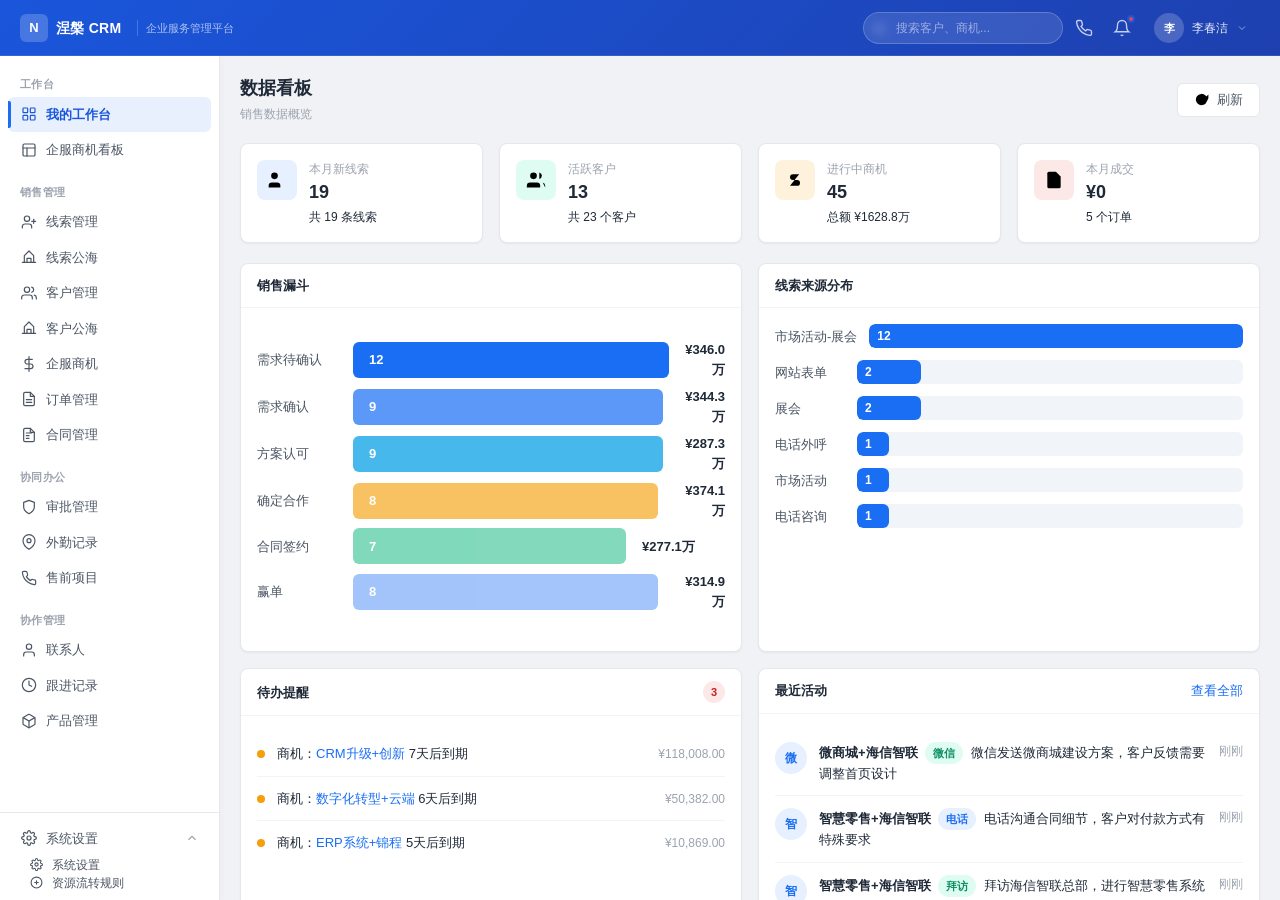
==== index.html @ fa1aa014 "refactor: 企服商机看板移至工作台菜单下，删除数据看板分类" ====
<!DOCTYPE html>
<html lang="zh-CN">
<head>
  <meta charset="UTF-8">
  <meta name="viewport" content="width=device-width, initial-scale=1.0">
  <title>CRM 客户关系管理系统</title>
  <link rel="stylesheet" href="css/variables.css">
  <link rel="stylesheet" href="css/base.css">
  <link rel="stylesheet" href="css/layout.css?v=5">
  <link rel="stylesheet" href="css/components.css?v=15">
  <link rel="stylesheet" href="css/pages.css">
  <link rel="icon" href="data:image/svg+xml,<svg xmlns='http://www.w3.org/2000/svg' viewBox='0 0 100 100'><text y='.9em' font-size='90'>📊</text></svg>">
</head>
<body>
  <div class="app-container">
    <!-- 顶部导航栏 - 深蓝色 -->
    <header class="topbar">
      <div class="topbar-left">
        <button class="btn-sidebar-toggle" id="btn-sidebar-toggle">
          <svg viewBox="0 0 24 24" style="width:18px;height:18px;stroke:currentColor;fill:none;stroke-width:2"><line x1="3" y1="12" x2="21" y2="12"/><line x1="3" y1="6" x2="21" y2="6"/><line x1="3" y1="18" x2="21" y2="18"/></svg>
        </button>
        <div class="topbar-brand">
          <div class="brand-icon">N</div>
          <span class="brand-text">涅槃 CRM</span>
          <span class="brand-sub">企业服务管理平台</span>
        </div>
      </div>
      <div class="topbar-right">
        <div class="topbar-search">
          <svg class="search-icon" viewBox="0 0 24 24" style="stroke:currentColor;fill:none;stroke-width:2"><circle cx="11" cy="11" r="8"/><line x1="21" y1="21" x2="16.65" y2="16.65"/></svg>
          <input type="text" id="global-search" placeholder="搜索客户、商机...">
        </div>
        <button class="topbar-icon-btn" title="电话">
          <svg viewBox="0 0 24 24"><path d="M22 16.92v3a2 2 0 0 1-2.18 2 19.79 19.79 0 0 1-8.63-3.07 19.5 19.5 0 0 1-6-6 19.79 19.79 0 0 1-3.07-8.67A2 2 0 0 1 4.11 2h3a2 2 0 0 1 2 1.72c.127.96.361 1.903.7 2.81a2 2 0 0 1-.45 2.11L8.09 9.91a16 16 0 0 0 6 6l1.27-1.27a2 2 0 0 1 2.11-.45c.907.339 1.85.573 2.81.7A2 2 0 0 1 22 16.92z"/></svg>
        </button>
        <button class="topbar-icon-btn" title="通知" id="btn-notification">
          <svg viewBox="0 0 24 24"><path d="M18 8A6 6 0 0 0 6 8c0 7-3 9-3 9h18s-3-2-3-9"/><path d="M13.73 21a2 2 0 0 1-3.46 0"/></svg>
          <span class="icon-badge"></span>
        </button>
        <div class="topbar-user" id="topbar-user">
          <div class="user-avatar">李</div>
          <span class="user-name">李春洁</span>
          <svg class="user-arrow" viewBox="0 0 24 24"><polyline points="6 9 12 15 18 9"/></svg>
        </div>
      </div>
    </header>

    <!-- 主体区域：侧边栏 + 内容 -->
    <div class="main-area">
      <!-- 侧边栏 - 浅灰白底 -->
      <aside class="sidebar" id="sidebar">
        <nav class="sidebar-nav">
          <div class="sidebar-section">
            <div class="sidebar-section-title">工作台</div>
            <div class="nav-item active" data-route="#/dashboard">
              <span class="nav-icon"><svg viewBox="0 0 24 24"><rect x="3" y="3" width="7" height="7" rx="1"/><rect x="14" y="3" width="7" height="7" rx="1"/><rect x="3" y="14" width="7" height="7" rx="1"/><rect x="14" y="14" width="7" height="7" rx="1"/></svg></span>
              <span>我的工作台</span>
            </div>
            <div class="nav-item" data-route="#/opp-board">
              <span class="nav-icon"><svg viewBox="0 0 24 24"><rect x="3" y="3" width="18" height="18" rx="2"/><line x1="3" y1="9" x2="21" y2="9"/><line x1="9" y1="21" x2="9" y2="9"/></svg></span>
              <span>企服商机看板</span>
            </div>
          </div>

          <div class="sidebar-section">
            <div class="sidebar-section-title">销售管理</div>
            <div class="nav-item" data-route="#/leads">
              <span class="nav-icon"><svg viewBox="0 0 24 24"><path d="M16 21v-2a4 4 0 0 0-4-4H6a4 4 0 0 0-4 4v2"/><circle cx="9" cy="7" r="4"/><line x1="19" y1="8" x2="19" y2="14"/><line x1="22" y1="11" x2="16" y2="11"/></svg></span>
              <span>线索管理</span>
            </div>
            <div class="nav-item" data-route="#/lead-pool">
              <span class="nav-icon"><svg viewBox="0 0 24 24"><path d="M2 20h20"/><path d="M5 20V10l7-7 7 7v10"/><path d="M9 20v-6h6v6"/></svg></span>
              <span>线索公海</span>
            </div>
            <div class="nav-item" data-route="#/customers">
              <span class="nav-icon"><svg viewBox="0 0 24 24"><path d="M17 21v-2a4 4 0 0 0-4-4H5a4 4 0 0 0-4 4v2"/><circle cx="9" cy="7" r="4"/><path d="M23 21v-2a4 4 0 0 0-3-3.87"/><path d="M16 3.13a4 4 0 0 1 0 7.75"/></svg></span>
              <span>客户管理</span>
            </div>
            <div class="nav-item" data-route="#/customer-pool">
              <span class="nav-icon"><svg viewBox="0 0 24 24"><path d="M2 20h20"/><path d="M5 20V10l7-7 7 7v10"/><path d="M9 20v-6h6v6"/></svg></span>
              <span>客户公海</span>
            </div>
            <div class="nav-item" data-route="#/opportunities">
              <span class="nav-icon"><svg viewBox="0 0 24 24"><line x1="12" y1="1" x2="12" y2="23"/><path d="M17 5H9.5a3.5 3.5 0 0 0 0 7h5a3.5 3.5 0 0 1 0 7H6"/></svg></span>
              <span>企服商机</span>
            </div>
            <div class="nav-item" data-route="#/orders">
              <span class="nav-icon"><svg viewBox="0 0 24 24"><path d="M14 2H6a2 2 0 0 0-2 2v16a2 2 0 0 0 2 2h12a2 2 0 0 0 2-2V8z"/><polyline points="14 2 14 8 20 8"/><line x1="16" y1="13" x2="8" y2="13"/><line x1="16" y1="17" x2="8" y2="17"/></svg></span>
              <span>订单管理</span>
            </div>
            <div class="nav-item" data-route="#/contracts">
              <span class="nav-icon"><svg viewBox="0 0 24 24"><path d="M14 2H6a2 2 0 0 0-2 2v16a2 2 0 0 0 2 2h12a2 2 0 0 0 2-2V8z"/><polyline points="14 2 14 8 20 8"/><line x1="12" y1="13" x2="8" y2="13"/><line x1="12" y1="17" x2="8" y2="17"/><line x1="16" y1="9" x2="8" y2="9"/></svg></span>
              <span>合同管理</span>
            </div>
          </div>

          <div class="sidebar-section">
            <div class="sidebar-section-title">协同办公</div>
            <div class="nav-item" data-route="#/approvals">
              <span class="nav-icon"><svg viewBox="0 0 24 24"><path d="M12 22s8-4 8-10V5l-8-3-8 3v7c0 6 8 10 8 10z"/></svg></span>
              <span>审批管理</span>
            </div>
            <div class="nav-item" data-route="#/field-visits">
              <span class="nav-icon"><svg viewBox="0 0 24 24"><path d="M21 10c0 7-9 13-9 13s-9-6-9-13a9 9 0 0 1 18 0z"/><circle cx="12" cy="10" r="3"/></svg></span>
              <span>外勤记录</span>
            </div>
            <div class="nav-item" data-route="#/pre-sales">
              <span class="nav-icon"><svg viewBox="0 0 24 24"><path d="M22 16.92v3a2 2 0 0 1-2.18 2 19.79 19.79 0 0 1-8.63-3.07 19.5 19.5 0 0 1-6-6 19.79 19.79 0 0 1-3.07-8.67A2 2 0 0 1 4.11 2h3a2 2 0 0 1 2 1.72c.127.96.361 1.903.7 2.81a2 2 0 0 1-.45 2.11L8.09 9.91a16 16 0 0 0 6 6l1.27-1.27a2 2 0 0 1 2.11-.45c.907.339 1.85.573 2.81.7A2 2 0 0 1 22 16.92z"/></svg></span>
              <span>售前项目</span>
            </div>
          </div>

          <div class="sidebar-section">
            <div class="sidebar-section-title">协作管理</div>
            <div class="nav-item" data-route="#/contacts">
              <span class="nav-icon"><svg viewBox="0 0 24 24"><path d="M20 21v-2a4 4 0 0 0-4-4H8a4 4 0 0 0-4 4v2"/><circle cx="12" cy="7" r="4"/></svg></span>
              <span>联系人</span>
            </div>
            <div class="nav-item" data-route="#/followups">
              <span class="nav-icon"><svg viewBox="0 0 24 24"><circle cx="12" cy="12" r="10"/><polyline points="12 6 12 12 16 14"/></svg></span>
              <span>跟进记录</span>
            </div>
            <div class="nav-item" data-route="#/products">
              <span class="nav-icon"><svg viewBox="0 0 24 24"><path d="M21 16V8a2 2 0 0 0-1-1.73l-7-4a2 2 0 0 0-2 0l-7 4A2 2 0 0 0 3 8v8a2 2 0 0 0 1 1.73l7 4a2 2 0 0 0 2 0l7-4A2 2 0 0 0 21 16z"/><polyline points="3.27 6.96 12 12.01 20.73 6.96"/><line x1="12" y1="22.08" x2="12" y2="12"/></svg></span>
              <span>产品管理</span>
            </div>
          </div>
        </nav>

        <div class="sidebar-footer">
          <div class="nav-group expanded">
            <div class="nav-item nav-group-toggle">
              <span class="nav-icon"><svg viewBox="0 0 24 24"><circle cx="12" cy="12" r="3"/><path d="M19.4 15a1.65 1.65 0 0 0 .33 1.82l.06.06a2 2 0 0 1 0 2.83 2 2 0 0 1-2.83 0l-.06-.06a1.65 1.65 0 0 0-1.82-.33 1.65 1.65 0 0 0-1 1.51V21a2 2 0 0 1-2 2 2 2 0 0 1-2-2v-.09A1.65 1.65 0 0 0 9 19.4a1.65 1.65 0 0 0-1.82.33l-.06.06a2 2 0 0 1-2.83 0 2 2 0 0 1 0-2.83l.06-.06A1.65 1.65 0 0 0 4.68 15a1.65 1.65 0 0 0-1.51-1H3a2 2 0 0 1-2-2 2 2 0 0 1 2-2h.09A1.65 1.65 0 0 0 4.6 9a1.65 1.65 0 0 0-.33-1.82l-.06-.06a2 2 0 0 1 0-2.83 2 2 0 0 1 2.83 0l.06.06A1.65 1.65 0 0 0 9 4.68a1.65 1.65 0 0 0 1-1.51V3a2 2 0 0 1 2-2 2 2 0 0 1 2 2v.09a1.65 1.65 0 0 0 1 1.51 1.65 1.65 0 0 0 1.82-.33l.06-.06a2 2 0 0 1 2.83 0 2 2 0 0 1 0 2.83l-.06.06A1.65 1.65 0 0 0 19.4 9a1.65 1.65 0 0 0 1.51 1H21a2 2 0 0 1 2 2 2 2 0 0 1-2 2h-.09a1.65 1.65 0 0 0-1.51 1z"/></svg></span>
              <span>系统设置</span>
              <span class="nav-group-arrow"><svg viewBox="0 0 24 24" width="14" height="14" stroke="currentColor" fill="none" stroke-width="2"><polyline points="6 9 12 15 18 9"/></svg></span>
            </div>
            <div class="nav-sub-items">
              <div class="nav-sub-item" data-route="#/settings">
                <span class="nav-icon"><svg viewBox="0 0 24 24" width="14" height="14" stroke="currentColor" fill="none" stroke-width="2"><circle cx="12" cy="12" r="3"/><path d="M19.4 15a1.65 1.65 0 0 0 .33 1.82l.06.06a2 2 0 0 1 0 2.83 2 2 0 0 1-2.83 0l-.06-.06a1.65 1.65 0 0 0-1.82-.33 1.65 1.65 0 0 0-1 1.51V21a2 2 0 0 1-2 2 2 2 0 0 1-2-2v-.09A1.65 1.65 0 0 0 9 19.4a1.65 1.65 0 0 0-1.82.33l-.06.06a2 2 0 0 1-2.83 0 2 2 0 0 1 0-2.83l.06-.06A1.65 1.65 0 0 0 4.68 15a1.65 1.65 0 0 0-1.51-1H3a2 2 0 0 1-2-2 2 2 0 0 1 2-2h.09A1.65 1.65 0 0 0 4.6 9a1.65 1.65 0 0 0-.33-1.82l-.06-.06a2 2 0 0 1 0-2.83 2 2 0 0 1 2.83 0l.06.06A1.65 1.65 0 0 0 9 4.68a1.65 1.65 0 0 0 1-1.51V3a2 2 0 0 1 2-2 2 2 0 0 1 2 2v.09a1.65 1.65 0 0 0 1 1.51 1.65 1.65 0 0 0 1.82-.33l.06-.06a2 2 0 0 1 2.83 0 2 2 0 0 1 0 2.83l-.06.06A1.65 1.65 0 0 0 19.4 9a1.65 1.65 0 0 0 1.51 1H21a2 2 0 0 1 2 2 2 2 0 0 1-2 2h-.09a1.65 1.65 0 0 0-1.51 1z"/></svg></span>
                <span>系统设置</span>
              </div>
              <div class="nav-sub-item" data-route="#/rules">
                <span class="nav-icon"><svg viewBox="0 0 24 24" width="14" height="14" stroke="currentColor" fill="none" stroke-width="2"><circle cx="12" cy="12" r="10"/><path d="M12 8v8"/><path d="M8 12h8"/></svg></span>
                <span>资源流转规则</span>
              </div>
            </div>
          </div>
        </div>
      </aside>

      <!-- 移动端遮罩 -->
      <div class="sidebar-overlay" id="sidebar-overlay"></div>

      <!-- 内容区 -->
      <div class="content-wrapper">
        <div class="content-area" id="app-content">
          <!-- 内容由路由动态渲染 -->
          <div style="display:flex;align-items:center;justify-content:center;height:100%">
            <div class="spinner" style="width:32px;height:32px;border-width:3px"></div>
          </div>
        </div>
      </div>
    </div>
  </div>

  <!-- JS 加载顺序 -->
  <script src="js/events.js?v=2"></script>
  <script src="js/utils/helpers.js?v=2"></script>
  <script src="js/store.js?v=4"></script>
  <script src="js/router.js?v=2"></script>
  <script src="js/ui.js?v=3"></script>
  <script src="js/components.js?v=5"></script>
  <script src="js/modules/dashboard.js?v=2"></script>
  <script src="js/modules/oppBoard.js?v=1"></script>
  <script src="js/modules/products.js?v=3"></script>
  <script src="js/modules/leads.js?v=4"></script>
  <script src="js/modules/customers.js?v=44"></script>
  <script src="js/modules/contacts.js?v=4"></script>
  <script src="js/modules/opportunities.js?v=35"></script>
  <script src="js/modules/leadPool.js?v=2"></script>
  <script src="js/modules/customerPool.js?v=4"></script>
  <script src="js/modules/orders.js?v=9"></script>
  <script src="js/modules/contracts.js?v=6"></script>
  <script src="js/modules/rules.js?v=2"></script>
  <script src="js/modules/followups.js?v=11"></script>
  <script src="js/modules/approvals.js?v=10"></script>
  <script src="js/modules/fieldVisits.js?v=1"></script>
  <script src="js/modules/preSales.js?v=36"></script>
  <script src="js/utils/seed.js?v=29"></script>
  <script src="js/app.js?v=14"></script>
</body>
</html>
---- css/variables.css ----
/* ============================================
   CRM 系统 - 设计令牌 (Design Tokens)
   涅槃 CRM 企业级蓝白灰配色方案
   ============================================ */

:root {
  /* === 主色调 - 企业蓝 === */
  --primary-h: 217;
  --primary-s: 91%;
  --primary-l: 53%;
  --primary: hsl(var(--primary-h), var(--primary-s), var(--primary-l));
  --primary-light: hsl(217, 91%, 62%);
  --primary-lighter: hsl(217, 91%, 95%);
  --primary-dark: hsl(217, 91%, 42%);
  --primary-fg: #fff;

  /* === 语义色 === */
  --success: hsl(160, 84%, 39%);
  --success-light: hsl(160, 84%, 93%);
  --success-fg: #fff;

  --warning: hsl(38, 92%, 50%);
  --warning-light: hsl(38, 92%, 93%);
  --warning-fg: #fff;

  --danger: hsl(0, 84%, 60%);
  --danger-light: hsl(0, 84%, 95%);
  --danger-fg: #fff;

  --info: hsl(199, 89%, 48%);
  --info-light: hsl(199, 89%, 93%);

  /* === 中性色 === */
  --gray-50: #f8fafc;
  --gray-100: #f1f5f9;
  --gray-200: #e8eaed;
  --gray-300: #d1d5db;
  --gray-400: #9ca3af;
  --gray-500: #6b7280;
  --gray-600: #4b5563;
  --gray-700: #374151;
  --gray-800: #1f2937;
  --gray-900: #111827;

  /* === 背景色 === */
  --bg-body: #f0f2f5;
  --bg-card: #ffffff;
  --bg-sidebar: #ffffff;
  --bg-sidebar-hover: #f0f5ff;
  --bg-sidebar-active: #e8f0fe;
  --bg-topbar: #1a56db;
  --bg-topbar-gradient: linear-gradient(135deg, #1a56db 0%, #1e40af 100%);
  --bg-overlay: rgba(0, 0, 0, 0.45);

  /* === 文字色 === */
  --text-primary: #1f2937;
  --text-secondary: #4b5563;
  --text-muted: #9ca3af;
  --text-sidebar: #4b5563;
  --text-sidebar-active: #1a56db;

  /* === 边框 === */
  --border-color: #e5e7eb;
  --border-light: #f3f4f6;

  /* === 阴影 === */
  --shadow-xs: 0 1px 2px rgba(0, 0, 0, 0.05);
  --shadow-sm: 0 1px 3px rgba(0, 0, 0, 0.1), 0 1px 2px rgba(0, 0, 0, 0.06);
  --shadow-md: 0 4px 6px -1px rgba(0, 0, 0, 0.1), 0 2px 4px -2px rgba(0, 0, 0, 0.1);
  --shadow-lg: 0 10px 15px -3px rgba(0, 0, 0, 0.1), 0 4px 6px -4px rgba(0, 0, 0, 0.1);
  --shadow-xl: 0 20px 25px -5px rgba(0, 0, 0, 0.1), 0 8px 10px -6px rgba(0, 0, 0, 0.1);

  /* === 圆角 === */
  --radius-sm: 4px;
  --radius-md: 6px;
  --radius-lg: 8px;
  --radius-xl: 12px;
  --radius-full: 9999px;
  --radius-btn: 6px;

  /* === 间距比例 === */
  --space-1: 4px;
  --space-2: 8px;
  --space-3: 12px;
  --space-4: 16px;
  --space-5: 20px;
  --space-6: 24px;
  --space-8: 32px;
  --space-10: 40px;
  --space-12: 48px;
  --space-16: 64px;

  /* === 布局 === */
  --sidebar-width: 220px;
  --sidebar-collapsed-width: 64px;
  --topbar-height: 56px;

  /* === 字体 === */
  --font-sans: -apple-system, BlinkMacSystemFont, 'Segoe UI', Roboto, 'Helvetica Neue', Arial, 'Noto Sans SC', sans-serif;
  --font-mono: 'SF Mono', SFMono-Regular, Consolas, 'Liberation Mono', Menlo, monospace;

  /* === 字号 === */
  --text-xs: 12px;
  --text-sm: 13px;
  --text-base: 14px;
  --text-lg: 16px;
  --text-xl: 18px;
  --text-2xl: 22px;
  --text-3xl: 28px;

  /* === 过渡 - 丝滑交互 === */
  --transition-fast: 0.15s cubic-bezier(0.4, 0, 0.2, 1);
  --transition-base: 0.25s cubic-bezier(0.4, 0, 0.2, 1);
  --transition-slow: 0.35s cubic-bezier(0.4, 0, 0.2, 1);
  --transition-spring: 0.5s cubic-bezier(0.34, 1.56, 0.64, 1);

  /* === Z-Index === */
  --z-sidebar: 100;
  --z-topbar: 90;
  --z-modal: 1000;
  --z-toast: 1100;
  --z-tooltip: 1200;

  /* === 链接紫 === */
  --link-purple: #6366f1;
  --link-purple-hover: #4f46e5;
}
---- css/base.css ----
/* ============================================
   CRM 系统 - 全局基础样式
   ============================================ */

*, *::before, *::after {
  box-sizing: border-box;
  margin: 0;
  padding: 0;
}

html {
  font-size: var(--text-base);
  -webkit-font-smoothing: antialiased;
  -moz-osx-font-smoothing: grayscale;
  text-rendering: optimizeLegibility;
}

body {
  font-family: var(--font-sans);
  color: var(--text-primary);
  background: var(--bg-body);
  line-height: 1.5;
  overflow: hidden;
  height: 100vh;
}

a {
  color: var(--primary);
  text-decoration: none;
  transition: color var(--transition-fast);
}
a:hover { color: var(--primary-dark); }

img, svg { display: block; max-width: 100%; }

button, input, select, textarea {
  font-family: inherit;
  font-size: inherit;
  color: inherit;
  outline: none;
}

button {
  cursor: pointer;
  border: none;
  background: none;
}

table {
  border-collapse: collapse;
  width: 100%;
}

/* 滚动条 */
::-webkit-scrollbar { width: 6px; height: 6px; }
::-webkit-scrollbar-track { background: transparent; }
::-webkit-scrollbar-thumb {
  background: var(--gray-300);
  border-radius: var(--radius-full);
}
::-webkit-scrollbar-thumb:hover { background: var(--gray-400); }

/* 选中色 */
::selection {
  background: var(--primary-lighter);
  color: var(--primary-dark);
}

/* 通用动画 - 丝滑交互 */
@keyframes fadeIn {
  from { opacity: 0; }
  to { opacity: 1; }
}

@keyframes slideUp {
  from { opacity: 0; transform: translateY(12px); }
  to { opacity: 1; transform: translateY(0); }
}

@keyframes slideDown {
  from { opacity: 0; transform: translateY(-12px); }
  to { opacity: 1; transform: translateY(0); }
}

@keyframes scaleIn {
  from { opacity: 0; transform: scale(0.96); }
  to { opacity: 1; transform: scale(1); }
}

@keyframes spin {
  to { transform: rotate(360deg); }
}

@keyframes slideInRight {
  from { opacity: 0; transform: translateX(20px); }
  to { opacity: 1; transform: translateX(0); }
}

@keyframes pulse {
  0%, 100% { opacity: 1; }
  50% { opacity: 0.6; }
}

@keyframes shimmer {
  0% { background-position: -200% 0; }
  100% { background-position: 200% 0; }
}

@keyframes float {
  0%, 100% { transform: translateY(0); }
  50% { transform: translateY(-4px); }
}

.animate-fade-in { animation: fadeIn var(--transition-base); }
.animate-slide-up { animation: slideUp 0.4s cubic-bezier(0.4, 0, 0.2, 1); }
.animate-scale-in { animation: scaleIn 0.3s cubic-bezier(0.4, 0, 0.2, 1); }

/* 内容区切换动画 */
.content-area > * {
  animation: slideUp 0.3s cubic-bezier(0.4, 0, 0.2, 1);
}

/* 卡片内子元素错位动画 */
.stagger-children > *:nth-child(1) { animation-delay: 0ms; }
.stagger-children > *:nth-child(2) { animation-delay: 50ms; }
.stagger-children > *:nth-child(3) { animation-delay: 100ms; }
.stagger-children > *:nth-child(4) { animation-delay: 150ms; }
.stagger-children > *:nth-child(5) { animation-delay: 200ms; }
.stagger-children > *:nth-child(6) { animation-delay: 250ms; }

/* 骨架屏加载动画 */
.skeleton {
  background: linear-gradient(90deg, var(--gray-100) 25%, var(--gray-50) 50%, var(--gray-100) 75%);
  background-size: 200% 100%;
  animation: shimmer 1.5s infinite;
  border-radius: var(--radius-md);
}

/* 表格行入场动画 */
@keyframes tableRowIn {
  from { opacity: 0; transform: translateY(8px); }
  to { opacity: 1; transform: translateY(0); }
}

.data-table tbody tr {
  animation: tableRowIn 0.3s cubic-bezier(0.4, 0, 0.2, 1);
}
.data-table tbody tr:nth-child(1) { animation-delay: 0ms; }
.data-table tbody tr:nth-child(2) { animation-delay: 30ms; }
.data-table tbody tr:nth-child(3) { animation-delay: 60ms; }
.data-table tbody tr:nth-child(4) { animation-delay: 90ms; }
.data-table tbody tr:nth-child(5) { animation-delay: 120ms; }
.data-table tbody tr:nth-child(6) { animation-delay: 150ms; }
.data-table tbody tr:nth-child(7) { animation-delay: 180ms; }
.data-table tbody tr:nth-child(8) { animation-delay: 210ms; }
.data-table tbody tr:nth-child(9) { animation-delay: 240ms; }
.data-table tbody tr:nth-child(10) { animation-delay: 270ms; }

/* 注意：行内的 style 动画会覆盖 nth-child 延迟 */

/* 模态框动画增强 */
.modal {
  animation: modalIn 0.35s cubic-bezier(0.34, 1.56, 0.64, 1);
}
@keyframes modalIn {
  from { opacity: 0; transform: scale(0.92) translateY(10px); }
  to { opacity: 1; transform: scale(1) translateY(0); }
}

/* 页面过渡动画 */
.page-transition-enter {
  animation: pageIn 0.35s cubic-bezier(0.4, 0, 0.2, 1) forwards;
}
@keyframes pageIn {
  from { opacity: 0; transform: translateX(8px); }
  to { opacity: 1; transform: translateX(0); }
}
---- css/layout.css ----
/* ============================================
   CRM 系统 - 布局样式
   涅槃 CRM 企业级布局
   ============================================ */

/* === 主容器 === */
.app-container {
  display: flex;
  flex-direction: column;
  height: 100vh;
  overflow: hidden;
}

/* === 顶部导航栏 - 深蓝色 === */
.topbar {
  height: var(--topbar-height);
  min-height: var(--topbar-height);
  background: var(--bg-topbar-gradient);
  display: flex;
  align-items: center;
  padding: 0 var(--space-5);
  gap: var(--space-4);
  z-index: var(--z-topbar);
  position: relative;
  flex-shrink: 0;
}

.topbar::after {
  content: '';
  position: absolute;
  bottom: 0;
  left: 0;
  right: 0;
  height: 1px;
  background: rgba(255,255,255,0.1);
}

.topbar-left {
  display: flex;
  align-items: center;
  gap: var(--space-4);
  flex: 1;
  min-width: 0;
}

.topbar-brand {
  display: flex;
  align-items: center;
  gap: var(--space-2);
  margin-right: var(--space-4);
}

.topbar-brand .brand-icon {
  width: 28px;
  height: 28px;
  background: rgba(255,255,255,0.2);
  border-radius: var(--radius-md);
  display: flex;
  align-items: center;
  justify-content: center;
  font-size: var(--text-sm);
  font-weight: 800;
  color: #fff;
  backdrop-filter: blur(4px);
}

.topbar-brand .brand-text {
  font-size: var(--text-base);
  font-weight: 700;
  color: #fff;
  white-space: nowrap;
  letter-spacing: 0.02em;
}

.topbar-brand .brand-sub {
  font-size: 11px;
  color: rgba(255,255,255,0.65);
  margin-left: var(--space-2);
  padding-left: var(--space-2);
  border-left: 1px solid rgba(255,255,255,0.2);
  white-space: nowrap;
}

.btn-sidebar-toggle {
  display: none;
  width: 32px;
  height: 32px;
  align-items: center;
  justify-content: center;
  border-radius: var(--radius-md);
  color: rgba(255,255,255,0.8);
  transition: all var(--transition-fast);
}
.btn-sidebar-toggle:hover {
  background: rgba(255,255,255,0.15);
  color: #fff;
}
.btn-sidebar-toggle svg {
  stroke: currentColor;
  fill: none;
  stroke-width: 2;
}

.topbar-title {
  font-size: var(--text-base);
  font-weight: 600;
  color: #fff;
  white-space: nowrap;
  overflow: hidden;
  text-overflow: ellipsis;
}

.topbar-breadcrumb {
  display: flex;
  align-items: center;
  gap: var(--space-2);
  font-size: var(--text-sm);
  color: rgba(255,255,255,0.7);
}
.topbar-breadcrumb a { color: rgba(255,255,255,0.8); transition: color var(--transition-fast); }
.topbar-breadcrumb a:hover { color: #fff; }
.topbar-breadcrumb .sep { color: rgba(255,255,255,0.4); }

.topbar-right {
  display: flex;
  align-items: center;
  gap: var(--space-1);
  flex-shrink: 0;
}

.topbar-icon-btn {
  width: 34px;
  height: 34px;
  display: flex;
  align-items: center;
  justify-content: center;
  border-radius: var(--radius-md);
  color: rgba(255,255,255,0.75);
  transition: all var(--transition-fast);
  position: relative;
}
.topbar-icon-btn:hover {
  background: rgba(255,255,255,0.15);
  color: #fff;
}
.topbar-icon-btn svg {
  width: 18px;
  height: 18px;
  stroke: currentColor;
  fill: none;
  stroke-width: 1.8;
}
.topbar-icon-btn .icon-badge {
  position: absolute;
  top: 4px;
  right: 4px;
  width: 8px;
  height: 8px;
  background: #ef4444;
  border-radius: 50%;
  border: 2px solid var(--bg-topbar);
}

.topbar-search {
  position: relative;
  width: 200px;
}

.topbar-search input {
  width: 100%;
  height: 32px;
  padding: 0 var(--space-3) 0 32px;
  border: 1px solid rgba(255,255,255,0.2);
  border-radius: var(--radius-full);
  background: rgba(255,255,255,0.12);
  font-size: var(--text-xs);
  color: #fff;
  transition: all var(--transition-base);
  backdrop-filter: blur(4px);
}
.topbar-search input::placeholder { color: rgba(255,255,255,0.5); }
.topbar-search input:focus {
  border-color: rgba(255,255,255,0.4);
  background: rgba(255,255,255,0.2);
  box-shadow: 0 0 0 3px rgba(255,255,255,0.1);
}

.topbar-search .search-icon {
  position: absolute;
  left: 9px;
  top: 50%;
  transform: translateY(-50%);
  color: rgba(255,255,255,0.5);
  width: 14px;
  height: 14px;
  pointer-events: none;
}

.topbar-user {
  display: flex;
  align-items: center;
  gap: var(--space-2);
  padding: 3px var(--space-3) 3px 3px;
  border-radius: var(--radius-full);
  cursor: pointer;
  transition: all var(--transition-fast);
  margin-left: var(--space-2);
}
.topbar-user:hover {
  background: rgba(255,255,255,0.12);
}

.topbar-user .user-avatar {
  width: 30px;
  height: 30px;
  border-radius: 50%;
  background: rgba(255,255,255,0.2);
  display: flex;
  align-items: center;
  justify-content: center;
  font-size: 11px;
  font-weight: 700;
  color: #fff;
  flex-shrink: 0;
}

.topbar-user .user-name {
  font-size: var(--text-xs);
  font-weight: 500;
  color: rgba(255,255,255,0.9);
  white-space: nowrap;
}

.topbar-user .user-arrow {
  width: 12px;
  height: 12px;
  stroke: rgba(255,255,255,0.5);
  fill: none;
  stroke-width: 2;
}

/* === 主体区域 === */
.main-area {
  display: flex;
  flex: 1;
  overflow: hidden;
  min-height: 0;
}

/* === 侧边栏 - 浅灰白底 === */
.sidebar {
  width: var(--sidebar-width);
  min-width: var(--sidebar-width);
  background: var(--bg-sidebar);
  color: var(--text-sidebar);
  display: flex;
  flex-direction: column;
  z-index: var(--z-sidebar);
  transition: width var(--transition-slow), min-width var(--transition-slow), transform var(--transition-slow);
  overflow: hidden;
  border-right: 1px solid var(--border-color);
  box-shadow: 2px 0 6px rgba(0,0,0,0.02);
}

.sidebar-header {
  display: none;
}

.sidebar-logo {
  display: none;
}

.sidebar-nav {
  flex: 1;
  overflow-y: auto;
  padding: var(--space-2) var(--space-2);
}

.sidebar-section {
  margin-bottom: var(--space-1);
}

.sidebar-section-title {
  font-size: 11px;
  font-weight: 600;
  letter-spacing: 0.04em;
  color: var(--gray-400);
  padding: var(--space-3) var(--space-3) var(--space-1);
  white-space: nowrap;
  user-select: none;
}

.nav-item {
  display: flex;
  align-items: center;
  gap: var(--space-2);
  padding: 8px var(--space-3);
  border-radius: var(--radius-md);
  color: var(--text-sidebar);
  font-size: var(--text-sm);
  font-weight: 500;
  cursor: pointer;
  transition: all var(--transition-fast);
  white-space: nowrap;
  user-select: none;
  position: relative;
}

.nav-item:hover {
  background: var(--bg-sidebar-hover);
  color: var(--text-sidebar-active);
}

.nav-item.active {
  background: var(--bg-sidebar-active);
  color: var(--text-sidebar-active);
  font-weight: 600;
}

.nav-item.active::before {
  content: '';
  position: absolute;
  left: 0;
  top: 4px;
  bottom: 4px;
  width: 3px;
  background: var(--primary);
  border-radius: 0 2px 2px 0;
}

.nav-item .nav-icon {
  width: 18px;
  height: 18px;
  flex-shrink: 0;
  display: flex;
  align-items: center;
  justify-content: center;
}

.nav-item .nav-icon svg {
  width: 16px;
  height: 16px;
  stroke: currentColor;
  fill: none;
  stroke-width: 1.8;
  stroke-linecap: round;
  stroke-linejoin: round;
}

.nav-item .nav-badge {
  margin-left: auto;
  background: var(--primary);
  color: #fff;
  font-size: 11px;
  padding: 1px 6px;
  border-radius: var(--radius-full);
  font-weight: 600;
}

/* 页面标题规则角标 */
.rules-badge {
  display: inline-flex;
  align-items: center;
  justify-content: center;
  cursor: pointer;
  color: var(--text-muted);
  width: 20px;
  height: 20px;
  border-radius: 50%;
  margin-left: 6px;
  vertical-align: middle;
  transition: all var(--transition-fast);
  user-select: none;
}
.rules-badge:hover {
  color: var(--primary);
  background: var(--primary-lighter);
}
.rules-badge svg {
  width: 16px;
  height: 16px;
  stroke: currentColor;
  fill: none;
  stroke-width: 2;
  stroke-linecap: round;
  stroke-linejoin: round;
}

/* 规则弹窗（页面标题下方） */
.rules-popup {
  display: none;
  position: absolute;
  left: 0;
  top: calc(100% + 8px);
  background: #fff;
  border: 1px solid var(--border-color);
  border-radius: var(--radius-lg);
  box-shadow: 0 8px 24px rgba(0,0,0,0.12);
  padding: var(--space-4);
  width: 380px;
  z-index: 200;
}
.rules-popup.visible {
  display: block;
}
.rules-popup-arrow {
  position: absolute;
  left: 20px;
  top: -6px;
  width: 10px;
  height: 10px;
  background: #fff;
  border-left: 1px solid var(--border-color);
  border-top: 1px solid var(--border-color);
  transform: rotate(45deg);
}
.rules-popup-title {
  font-size: var(--text-sm);
  font-weight: 600;
  color: var(--text-primary);
  margin-bottom: var(--space-3);
  padding-bottom: var(--space-2);
  border-bottom: 1px solid var(--border-color);
}
.rules-popup-section {
  margin-bottom: var(--space-3);
}
.rules-popup-section:last-child {
  margin-bottom: 0;
}
.rules-popup-subtitle {
  font-size: var(--text-xs);
  font-weight: 600;
  color: var(--primary);
  margin-bottom: var(--space-1);
}
.rules-popup-text {
  font-size: var(--text-xs);
  color: var(--text-secondary);
  line-height: 1.6;
  padding-left: var(--space-3);
  position: relative;
}
.rules-popup-text::before {
  content: '';
  position: absolute;
  left: 6px;
  top: 8px;
  width: 4px;
  height: 4px;
  border-radius: 50%;
  background: var(--text-muted);
}

.sidebar-footer {
  padding: var(--space-2);
  border-top: 1px solid var(--border-color);
  flex-shrink: 0;
}

/* === 侧边栏折叠分组 === */
.nav-group {
  position: relative;
}
.nav-group-toggle {
  cursor: pointer;
  user-select: none;
}
.nav-group-toggle .nav-group-arrow {
  margin-left: auto;
  display: flex;
  align-items: center;
  transition: transform var(--transition-fast);
  color: var(--text-muted);
}
.nav-group.expanded .nav-group-toggle .nav-group-arrow {
  transform: rotate(180deg);
}
.nav-sub-items {
  overflow: hidden;
  max-height: 0;
  transition: max-height var(--transition-slow);
  opacity: 0;
}
.nav-group.expanded .nav-sub-items {
  max-height: 200px;
  opacity: 1;
}
.nav-sub-item {
  padding-left: 44px !important;
  font-size: var(--text-xs) !important;
  position: relative;
}
.nav-sub-item .nav-icon {
  position: absolute;
  left: 22px;
  top: 50%;
  transform: translateY(-50%);
  width: 14px;
  height: 14px;
}
.nav-sub-item .nav-icon svg {
  width: 13px;
  height: 13px;
}
.nav-sub-item.active {
  background: var(--bg-sidebar-active);
  color: var(--text-sidebar-active);
  font-weight: 600;
}
.nav-sub-item.active::before {
  display: none;
}
.nav-group-toggle.active {
  background: var(--bg-sidebar-active);
  color: var(--text-sidebar-active);
  font-weight: 600;
}

/* === 内容区域容器 === */
.content-wrapper {
  flex: 1;
  display: flex;
  flex-direction: column;
  overflow: hidden;
  min-width: 0;
}

/* === 内容区 === */
.content-area {
  flex: 1;
  overflow-y: auto;
  padding: var(--space-5);
  background: var(--bg-body);
}

/* 内容区滚动时保持丝滑 */
.content-area {
  scroll-behavior: smooth;
  -webkit-overflow-scrolling: touch;
}

/* === 页面头部 === */
.page-header {
  display: flex;
  align-items: center;
  justify-content: space-between;
  margin-bottom: var(--space-5);
  gap: var(--space-4);
}

.page-header-left {
  display: flex;
  flex-direction: column;
  gap: var(--space-1);
}

.page-title {
  font-size: var(--text-xl);
  font-weight: 700;
  color: var(--text-primary);
  line-height: 1.4;
}

.page-subtitle {
  font-size: var(--text-xs);
  color: var(--text-muted);
}

.page-header-right {
  display: flex;
  align-items: center;
  gap: var(--space-2);
  flex-shrink: 0;
}

/* === 移动端抽屉 === */
.sidebar-overlay {
  display: none;
  position: fixed;
  inset: 0;
  background: var(--bg-overlay);
  z-index: calc(var(--z-sidebar) - 1);
  transition: opacity var(--transition-base);
}

/* === 响应式 === */
@media (max-width: 1024px) {
  .sidebar {
    width: var(--sidebar-collapsed-width);
    min-width: var(--sidebar-collapsed-width);
  }
  .sidebar .sidebar-section-title,
  .sidebar .nav-item span,
  .sidebar .nav-badge { display: none; }
  .sidebar .nav-item { justify-content: center; padding: var(--space-2); }
  .sidebar .nav-item.active::before { display: none; }
  .sidebar:hover {
    width: var(--sidebar-width);
    min-width: var(--sidebar-width);
    position: absolute;
    top: 0; left: 0; bottom: 0;
    box-shadow: var(--shadow-xl);
    z-index: calc(var(--z-sidebar) + 1);
  }
  .sidebar:hover .sidebar-section-title,
  .sidebar:hover .nav-item span,
  .sidebar:hover .nav-badge { display: unset; }
  .sidebar:hover .nav-item { justify-content: flex-start; padding: var(--space-2) var(--space-3); }
  .sidebar:hover .nav-item.active::before { display: block; }
}

@media (max-width: 768px) {
  .sidebar {
    position: fixed;
    left: 0;
    width: var(--sidebar-width);
    min-width: var(--sidebar-width);
    top: 0;
    bottom: 0;
    transform: translateX(-100%);
    transition: transform var(--transition-slow);
    z-index: var(--z-sidebar);
  }
  .sidebar.open {
    transform: translateX(0);
    left: 0;
  }
  .sidebar.open + .sidebar-overlay { display: block; }
  .btn-sidebar-toggle { display: flex; }
  .topbar-brand .brand-sub { display: none; }
  .topbar-search { width: 140px; }
  .content-area { padding: var(--space-4); }
  .page-header { flex-direction: column; align-items: flex-start; }
  .topbar-user .user-name { display: none; }
}
---- css/components.css ----
/* ============================================
   CRM 系统 - 通用 UI 组件样式
   ============================================ */

/* === 按钮 - 企业级风格 === */
.btn {
  display: inline-flex;
  align-items: center;
  justify-content: center;
  gap: var(--space-2);
  padding: 0 var(--space-4);
  height: 34px;
  border-radius: var(--radius-btn);
  font-size: var(--text-sm);
  font-weight: 500;
  white-space: nowrap;
  transition: all var(--transition-fast);
  cursor: pointer;
  border: 1px solid transparent;
  line-height: 1;
  position: relative;
  overflow: hidden;
}
.btn svg { width: 15px; height: 15px; flex-shrink: 0; }

/* 按钮点击涟漪效果 */
.btn::after {
  content: '';
  position: absolute;
  inset: 0;
  background: radial-gradient(circle, rgba(255,255,255,0.3) 10%, transparent 10.01%);
  transform: scale(10);
  opacity: 0;
  transition: transform 0.5s, opacity 0.8s;
}
.btn:active::after {
  transform: scale(0);
  opacity: 1;
  transition: 0s;
}

.btn-primary {
  background: var(--primary);
  color: var(--primary-fg);
  border-color: var(--primary);
}
.btn-primary:hover { background: var(--primary-dark); border-color: var(--primary-dark); transform: translateY(-1px); box-shadow: 0 2px 8px rgba(26, 86, 219, 0.3); }
.btn-primary:active { transform: translateY(0); box-shadow: none; }

.btn-secondary {
  background: #fff;
  color: var(--text-secondary);
  border-color: var(--border-color);
}
.btn-secondary:hover { background: var(--gray-50); color: var(--text-primary); border-color: var(--gray-300); }

.btn-outline-primary {
  background: #fff;
  color: var(--primary);
  border-color: var(--primary);
  border-width: 1px;
}
.btn-outline-primary:hover { background: var(--primary-lighter); }

.btn-success { background: var(--success); color: #fff; }
.btn-success:hover { filter: brightness(0.9); transform: translateY(-1px); }

.btn-danger { background: var(--danger); color: #fff; }
.btn-danger:hover { filter: brightness(0.9); transform: translateY(-1px); }

.btn-warning { background: var(--warning); color: #fff; }
.btn-warning:hover { filter: brightness(0.9); transform: translateY(-1px); }

.btn-ghost {
  background: transparent;
  color: var(--text-secondary);
}
.btn-ghost:hover { background: var(--gray-100); color: var(--text-primary); }

.btn-sm { height: 28px; padding: 0 var(--space-3); font-size: var(--text-xs); border-radius: var(--radius-sm); }
.btn-lg { height: 40px; padding: 0 var(--space-6); font-size: var(--text-base); }

.btn:disabled, .btn.disabled {
  opacity: 0.5;
  cursor: not-allowed;
  pointer-events: none;
}

/* === 表单元素 === */
.form-group {
  display: flex;
  flex-direction: column;
  gap: var(--space-1);
}

.form-label {
  font-size: var(--text-sm);
  font-weight: 500;
  color: var(--text-secondary);
}
.form-label .required {
  color: var(--danger);
  margin-left: 2px;
}

.form-input,
.form-select,
.form-textarea {
  height: 34px;
  padding: 0 var(--space-3);
  border: 1px solid var(--border-color);
  border-radius: var(--radius-btn);
  background: #fff;
  font-size: var(--text-sm);
  transition: all var(--transition-fast);
  width: 100%;
}
.form-input:focus, .form-select:focus, .form-textarea:focus {
  border-color: var(--primary);
  box-shadow: 0 0 0 3px var(--primary-lighter);
}
.form-input::placeholder { color: var(--text-muted); }
.form-input.error, .form-select.error, .form-textarea.error {
  border-color: var(--danger);
}

.form-textarea {
  height: auto;
  min-height: 80px;
  padding: var(--space-2) var(--space-3);
  resize: vertical;
}

.form-select {
  appearance: none;
  background-image: url("data:image/svg+xml,%3Csvg xmlns='http://www.w3.org/2000/svg' width='12' height='12' viewBox='0 0 24 24' fill='none' stroke='%2394a3b8' stroke-width='2' stroke-linecap='round' stroke-linejoin='round'%3E%3Cpolyline points='6 9 12 15 18 9'%3E%3C/polyline%3E%3C/svg%3E");
  background-repeat: no-repeat;
  background-position: right 10px center;
  padding-right: 32px;
}

.form-error {
  font-size: 12px;
  color: var(--danger);
  margin-top: 2px;
}

.form-grid {
  display: grid;
  grid-template-columns: repeat(2, 1fr);
  gap: var(--space-4);
}
.form-grid .form-group.full-width { grid-column: 1 / -1; }

/* === 多选组件 === */
.multi-select-group {
  display: flex;
  flex-wrap: wrap;
  gap: 6px;
  padding: var(--space-2) 0;
}
.multi-select-item {
  display: inline-flex;
  align-items: center;
  gap: 4px;
  padding: 4px 10px;
  border: 1px solid var(--border-color);
  border-radius: var(--radius-md);
  font-size: var(--text-sm);
  cursor: pointer;
  transition: all var(--transition-fast);
  user-select: none;
}
.multi-select-item:hover {
  border-color: var(--primary-lighter);
  background: var(--primary-lighter);
}
.multi-select-item input[type="checkbox"] {
  margin: 0;
  accent-color: var(--primary);
  width: 14px;
  height: 14px;
}
.multi-select-item:has(input:checked) {
  border-color: var(--primary);
  background: var(--primary-lighter);
  color: var(--primary);
  font-weight: 500;
}
.multi-select-label {
  line-height: 1;
}

/* === 文件上传 === */
.file-input-wrapper {
  display: flex;
  flex-direction: column;
  gap: var(--space-2);
}
.form-file {
  font-size: var(--text-sm);
  color: var(--text-secondary);
}
.form-file::file-selector-button {
  padding: 6px 14px;
  border-radius: var(--radius-md);
  border: 1px solid var(--border-color);
  background: var(--gray-50);
  color: var(--text-primary);
  cursor: pointer;
  font-size: var(--text-sm);
  margin-right: var(--space-2);
  transition: all var(--transition-fast);
}
.form-file::file-selector-button:hover {
  background: var(--primary-lighter);
  border-color: var(--primary);
  color: var(--primary);
}

@media (max-width: 640px) {
  .form-grid { grid-template-columns: 1fr; }
}

/* === 卡片 === */
.card {
  background: var(--bg-card);
  border: 1px solid var(--border-color);
  border-radius: var(--radius-lg);
  box-shadow: var(--shadow-xs);
  transition: box-shadow var(--transition-base);
}

.card-header {
  display: flex;
  align-items: center;
  justify-content: space-between;
  padding: var(--space-3) var(--space-4);
  border-bottom: 1px solid var(--border-light);
}

.card-title {
  font-size: var(--text-sm);
  font-weight: 600;
  color: var(--text-primary);
}

.card-body { padding: var(--space-4); }
.card-footer {
  padding: var(--space-3) var(--space-4);
  border-top: 1px solid var(--border-light);
}

/* === 数据表格 - 企业级风格 === */
.data-table-container {
  background: var(--bg-card);
  border: 1px solid var(--border-color);
  border-radius: var(--radius-lg);
  box-shadow: var(--shadow-xs);
  overflow: hidden;
  animation: slideUp 0.3s cubic-bezier(0.4, 0, 0.2, 1);
}

/* 筛选区 - 下拉+输入框组合 */
.table-filter-area {
  padding: var(--space-4);
  border-bottom: 1px solid var(--border-light);
  background: #fafbfc;
}

.filter-fields-row {
  display: flex;
  align-items: flex-end;
  gap: var(--space-3);
  flex-wrap: wrap;
}

.filter-field {
  display: flex;
  flex-direction: column;
  gap: var(--space-1);
}

.filter-field-label {
  font-size: 12px;
  font-weight: 500;
  color: var(--text-secondary);
  white-space: nowrap;
}

.filter-input {
  height: 32px !important;
  width: 180px;
  font-size: var(--text-xs) !important;
}

.filter-select {
  height: 32px !important;
  width: 160px;
  font-size: var(--text-xs) !important;
}

.filter-field-daterange {
  display: flex;
  flex-direction: column;
  gap: var(--space-1);
}

.filter-field-daterange .filter-select {
  width: 120px;
}

.filter-daterange-inputs {
  display: flex;
  align-items: center;
  gap: 4px;
  margin-top: 2px;
}

.filter-date {
  height: 28px !important;
  width: 130px;
  font-size: var(--text-xs) !important;
  padding: 2px 6px !important;
}

.filter-actions-inline {
  display: flex;
  align-items: flex-end;
  gap: var(--space-2);
  padding-bottom: 1px;
  margin-left: auto;
  flex-shrink: 0;
}

/* 工具栏 - 新版简洁风格 */
.table-toolbar {
  display: flex;
  align-items: center;
  justify-content: space-between;
  padding: var(--space-3) var(--space-4);
  gap: var(--space-3);
  background: var(--bg-card);
  flex-wrap: wrap;
}

.table-toolbar-left {
  display: flex;
  align-items: center;
  gap: var(--space-2);
  flex: 1;
  min-width: 0;
  flex-wrap: wrap;
}

.table-toolbar-right {
  display: flex;
  align-items: center;
  gap: var(--space-2);
  flex-shrink: 0;
}

/* 筛选下拉和输入框组合 */
.table-filters {
  display: flex;
  align-items: center;
  gap: var(--space-2);
  padding: var(--space-2) var(--space-4);
  flex-wrap: wrap;
}

.filter-tag {
  display: inline-flex;
  align-items: center;
  height: 28px;
  padding: 0 var(--space-3);
  border-radius: var(--radius-full);
  font-size: var(--text-xs);
  font-weight: 500;
  cursor: pointer;
  transition: all var(--transition-fast);
  border: 1px solid var(--border-color);
  color: var(--text-secondary);
  background: #fff;
}
.filter-tag:hover { border-color: var(--primary); color: var(--primary); }
.filter-tag.active {
  background: var(--primary-lighter);
  border-color: var(--primary);
  color: var(--primary);
}

.table-wrapper {
  overflow-x: auto;
}

/* 固定表头滚动 */
.table-wrapper {
  max-height: calc(100vh - 340px);
  overflow-y: auto;
}

.data-table {
  width: 100%;
  border-collapse: collapse;
}

.data-table th {
  height: 40px;
  padding: 0 var(--space-3);
  text-align: left;
  font-size: var(--text-xs);
  font-weight: 600;
  color: var(--text-secondary);
  background: #fafbfc;
  border-bottom: 1px solid var(--border-color);
  white-space: nowrap;
  letter-spacing: 0.02em;
  user-select: none;
  position: sticky;
  top: 0;
  z-index: 1;
}
.data-table th.sortable { cursor: pointer; }
.data-table th.sortable:hover { color: var(--text-primary); background: var(--gray-100); }
.data-table th .sort-icon { margin-left: 4px; opacity: 0.4; }
.data-table th.sorted .sort-icon { opacity: 1; color: var(--primary); }

.data-table td {
  height: 48px;
  padding: 0 var(--space-3);
  font-size: var(--text-sm);
  color: var(--text-primary);
  border-bottom: 1px solid var(--border-light);
  white-space: nowrap;
  transition: background var(--transition-fast);
}

.data-table tbody tr {
  transition: background var(--transition-fast);
}
.data-table tr:hover td { background: #f8fafd; }
.data-table tr:last-child td { border-bottom: none; }

/* 紫色链接样式 - 类似参考图 */
.data-table .cell-link {
  color: var(--link-purple);
  cursor: pointer;
  font-weight: 500;
  transition: color var(--transition-fast);
}
.data-table .cell-link:hover { color: var(--link-purple-hover); text-decoration: underline; }

/* 品牌名标签 */
.data-table .cell-brand {
  display: inline-flex;
  align-items: center;
  height: 22px;
  padding: 0 8px;
  border-radius: var(--radius-sm);
  font-size: 12px;
  font-weight: 500;
  color: var(--gray-700);
  background: var(--gray-100);
  border: 1px solid var(--gray-200);
}

.data-table .cell-actions {
  display: flex;
  align-items: center;
  gap: 4px;
}

/* 操作列固定在右侧 */
.data-table th:last-child,
.data-table td:last-child {
  position: sticky;
  right: 0;
  z-index: 2;
  background: inherit;
}
.data-table th:last-child {
  background: var(--gray-50);
  z-index: 3;
}
.data-table td:last-child {
  background: var(--bg-card);
}
.data-table tbody tr:hover td:last-child {
  background: #f8fafd;
}
.data-table th:last-child::before,
.data-table td:last-child::before {
  content: '';
  position: absolute;
  left: -6px;
  top: 0;
  bottom: 0;
  width: 6px;
  background: linear-gradient(to right, transparent, rgba(0,0,0,0.04));
}

/* 操作按钮 - 蓝色描边风格 */
.action-btn {
  height: 26px;
  min-width: auto;
  padding: 0 var(--space-2);
  display: inline-flex;
  align-items: center;
  justify-content: center;
  gap: 4px;
  border-radius: var(--radius-sm);
  font-size: 12px;
  font-weight: 500;
  transition: all var(--transition-fast);
  background: transparent;
  border: none;
  color: var(--text-muted);
  white-space: nowrap;
  cursor: pointer;
}
.action-btn:hover { color: var(--primary); background: var(--primary-lighter); }

/* 蓝色描边风格 - 写跟进/编辑 */
.action-btn.outlined {
  background: #fff;
  color: var(--primary);
  border: 1px solid var(--primary);
  padding: 0 8px;
  height: 24px;
  font-size: 11px;
  border-radius: var(--radius-sm);
}
.action-btn.outlined:hover {
  background: var(--primary-lighter);
  border-color: var(--primary-dark);
}

/* 更多按钮 */
.action-btn.more-btn {
  background: transparent;
  color: var(--text-muted);
  border: 1px solid var(--border-color);
  height: 24px;
  width: 24px;
  padding: 0;
  display: inline-flex;
  align-items: center;
  justify-content: center;
  border-radius: var(--radius-sm);
  font-size: 14px;
  font-weight: 700;
  letter-spacing: 1px;
}
.action-btn.more-btn:hover {
  color: var(--primary);
  border-color: var(--primary);
}

.action-btn.icon-only {
  width: 28px;
  padding: 0;
  background: var(--gray-100);
  color: var(--text-muted);
  border: none;
}
.action-btn.icon-only:hover { background: var(--gray-200); color: var(--text-primary); }
.action-btn.danger { color: var(--danger); }
.action-btn.danger:hover { background: var(--danger-light); color: var(--danger); }
.action-btn svg { width: 14px; height: 14px; }

/* 空状态 */
.table-empty {
  text-align: center;
  padding: var(--space-12) var(--space-4);
  color: var(--text-muted);
}
.table-empty .empty-icon { font-size: 48px; margin-bottom: var(--space-3); opacity: 0.3; }
.table-empty .empty-text { font-size: var(--text-sm); margin-bottom: var(--space-4); }

/* 分页 - 企业级风格 */
.table-footer {
  display: flex;
  align-items: center;
  justify-content: space-between;
  padding: var(--space-3) var(--space-4);
  border-top: 1px solid var(--border-light);
  background: #fafbfc;
}

.table-footer-left {
  display: flex;
  align-items: center;
  gap: var(--space-2);
}

.table-footer-right {
  display: flex;
  align-items: center;
  gap: var(--space-4);
}

.table-total {
  font-size: var(--text-xs);
  color: var(--text-muted);
}

.table-info {
  font-size: var(--text-xs);
  color: var(--text-muted);
}

.pagination {
  display: flex;
  align-items: center;
  gap: 2px;
}

.page-btn {
  height: 28px;
  min-width: 28px;
  padding: 0 var(--space-2);
  display: inline-flex;
  align-items: center;
  justify-content: center;
  border-radius: var(--radius-sm);
  font-size: var(--text-xs);
  font-weight: 500;
  color: var(--text-secondary);
  transition: all var(--transition-fast);
  background: transparent;
  border: none;
  cursor: pointer;
}
.page-btn:hover:not(:disabled):not(.active) { background: var(--gray-100); color: var(--text-primary); }
.page-btn.active {
  background: var(--primary);
  color: #fff;
  border-radius: var(--radius-sm);
}
.page-btn:disabled { opacity: 0.4; pointer-events: none; }
.page-btn svg { width: 14px; height: 14px; }

.page-size-select {
  display: flex;
  align-items: center;
  gap: var(--space-1);
}

.page-size-dropdown {
  height: 28px !important;
  font-size: var(--text-xs) !important;
  width: auto !important;
  min-width: 90px;
  padding: 0 24px 0 8px !important;
  border: 1px solid var(--border-color);
  border-radius: var(--radius-sm);
  background: #fff;
  cursor: pointer;
}

/* === 状态标签 === */
.badge {
  display: inline-flex;
  align-items: center;
  gap: 4px;
  height: 22px;
  padding: 0 8px;
  border-radius: var(--radius-full);
  font-size: 11px;
  font-weight: 600;
  white-space: nowrap;
  transition: transform var(--transition-fast);
}
.badge:hover { transform: scale(1.05); }
.badge-dot {
  width: 6px; height: 6px;
  border-radius: 50%;
  flex-shrink: 0;
}

.badge-primary { background: var(--primary-lighter); color: var(--primary); }
.badge-primary .badge-dot { background: var(--primary); }

.badge-success { background: var(--success-light); color: hsl(160, 84%, 30%); }
.badge-success .badge-dot { background: var(--success); }

.badge-warning { background: var(--warning-light); color: hsl(38, 92%, 35%); }
.badge-warning .badge-dot { background: var(--warning); }

.badge-danger { background: var(--danger-light); color: hsl(0, 70%, 45%); }
.badge-danger .badge-dot { background: var(--danger); }

.badge-info { background: var(--info-light); color: hsl(199, 89%, 35%); }
.badge-info .badge-dot { background: var(--info); }

.badge-gray { background: var(--gray-100); color: var(--gray-600); }
.badge-gray .badge-dot { background: var(--gray-400); }
.badge-purple { background: #F3E8FF; color: #7C3AED; }
.badge-purple .badge-dot { background: #7C3AED; }

/* === 标签/Tag === */
.tag {
  display: inline-flex;
  align-items: center;
  height: 24px;
  padding: 0 var(--space-2);
  border-radius: var(--radius-sm);
  font-size: 12px;
  font-weight: 500;
  background: var(--gray-100);
  color: var(--gray-600);
  gap: 4px;
}
.tag .tag-remove {
  width: 14px; height: 14px;
  display: flex; align-items: center; justify-content: center;
  border-radius: 50%;
  cursor: pointer;
  opacity: 0.5;
}
.tag .tag-remove:hover { opacity: 1; background: rgba(0,0,0,0.1); }

/* === 模态框 === */
.modal-overlay {
  position: fixed;
  inset: 0;
  background: var(--bg-overlay);
  z-index: var(--z-modal);
  display: flex;
  align-items: center;
  justify-content: center;
  padding: var(--space-4);
  animation: fadeIn 0.2s cubic-bezier(0.4, 0, 0.2, 1);
  backdrop-filter: blur(4px);
}

.modal {
  background: var(--bg-card);
  border-radius: var(--radius-lg);
  box-shadow: var(--shadow-xl);
  width: 100%;
  max-width: 560px;
  max-height: 90vh;
  display: flex;
  flex-direction: column;
  animation: modalIn 0.35s cubic-bezier(0.34, 1.56, 0.64, 1);
}
.modal.modal-lg { max-width: 720px; }
.modal.modal-sm { max-width: 400px; }

.modal-header {
  display: flex;
  align-items: center;
  justify-content: space-between;
  padding: var(--space-5);
  border-bottom: 1px solid var(--border-light);
  flex-shrink: 0;
}

.modal-title {
  font-size: var(--text-lg);
  font-weight: 700;
  color: var(--text-primary);
}

.modal-close {
  width: 32px;
  height: 32px;
  display: flex;
  align-items: center;
  justify-content: center;
  border-radius: var(--radius-md);
  color: var(--text-muted);
  transition: all var(--transition-fast);
}
.modal-close:hover { background: var(--gray-100); color: var(--text-primary); }
.modal-close svg { width: 18px; height: 18px; }

.modal-body {
  padding: var(--space-5);
  overflow-y: auto;
  flex: 1;
}

.modal-footer {
  display: flex;
  align-items: center;
  justify-content: flex-end;
  gap: var(--space-3);
  padding: var(--space-4) var(--space-5);
  border-top: 1px solid var(--border-light);
  flex-shrink: 0;
}

/* === Toast 通知 === */
.toast-container {
  position: fixed;
  top: var(--space-4);
  right: var(--space-4);
  z-index: var(--z-toast);
  display: flex;
  flex-direction: column;
  gap: var(--space-2);
  pointer-events: none;
}

.toast {
  display: flex;
  align-items: center;
  gap: var(--space-3);
  padding: var(--space-3) var(--space-4);
  background: var(--bg-card);
  border: 1px solid var(--border-color);
  border-radius: var(--radius-lg);
  box-shadow: var(--shadow-lg);
  min-width: 280px;
  max-width: 420px;
  pointer-events: auto;
  animation: slideInRight 0.3s ease;
}

.toast-icon {
  width: 20px; height: 20px; flex-shrink: 0;
}
.toast-success .toast-icon { color: var(--success); }
.toast-error .toast-icon { color: var(--danger); }
.toast-warning .toast-icon { color: var(--warning); }
.toast-info .toast-icon { color: var(--info); }

.toast-content { flex: 1; font-size: var(--text-sm); }
.toast-close {
  width: 20px; height: 20px;
  display: flex; align-items: center; justify-content: center;
  color: var(--text-muted); cursor: pointer; flex-shrink: 0;
  border-radius: var(--radius-sm);
}
.toast-close:hover { background: var(--gray-100); }

.toast.removing { animation: slideOutRight 0.3s ease forwards; }
@keyframes slideOutRight {
  to { opacity: 0; transform: translateX(100%); }
}

/* === Tab 标签页 === */
.tabs {
  display: flex;
  border-bottom: 1px solid var(--border-color);
  gap: 0;
}

.tab-item {
  padding: var(--space-3) var(--space-4);
  font-size: var(--text-sm);
  font-weight: 500;
  color: var(--text-secondary);
  cursor: pointer;
  border-bottom: 2px solid transparent;
  transition: all var(--transition-fast);
  white-space: nowrap;
}
.tab-item:hover { color: var(--text-primary); }
.tab-item.active {
  color: var(--primary);
  border-bottom-color: var(--primary);
}

.tab-content { display: none; }
.tab-content.active { display: block; }

/* === 确认框 === */
.confirm-icon {
  width: 48px;
  height: 48px;
  border-radius: 50%;
  display: flex;
  align-items: center;
  justify-content: center;
  margin: 0 auto var(--space-4);
}
.confirm-icon.danger { background: var(--danger-light); color: var(--danger); }
.confirm-icon.warning { background: var(--warning-light); color: var(--warning); }
.confirm-icon.success { background: var(--success-light); color: var(--success); }
.confirm-icon svg { width: 24px; height: 24px; }

.confirm-title {
  text-align: center;
  font-size: var(--text-lg);
  font-weight: 600;
  margin-bottom: var(--space-2);
}
.confirm-message {
  text-align: center;
  font-size: var(--text-sm);
  color: var(--text-secondary);
  line-height: 1.6;
}

/* === 进度条（商机阶段） === */
.stage-pipeline {
  display: flex;
  align-items: center;
  gap: 2px;
  margin: var(--space-4) 0;
}
.stage-step {
  flex: 1;
  height: 36px;
  display: flex;
  align-items: center;
  justify-content: center;
  font-size: var(--text-xs);
  font-weight: 600;
  cursor: pointer;
  transition: all var(--transition-fast);
  background: var(--gray-100);
  color: var(--text-muted);
  position: relative;
}
.stage-step:first-child { border-radius: var(--radius-md) 0 0 var(--radius-md); }
.stage-step:last-child { border-radius: 0 var(--radius-md) var(--radius-md) 0; }
.stage-step.completed { background: var(--primary-lighter); color: var(--primary); }
.stage-step.current { background: var(--primary); color: #fff; }
.stage-step.won { background: var(--success); color: #fff; }
.stage-step.lost { background: var(--danger); color: #fff; }
.stage-step:hover { filter: brightness(0.95); }

/* === 时间线 === */
.timeline { position: relative; padding-left: 28px; }
.timeline::before {
  content: '';
  position: absolute;
  left: 8px;
  top: 4px;
  bottom: 4px;
  width: 2px;
  background: var(--border-color);
}
.timeline-item {
  position: relative;
  padding-bottom: var(--space-5);
}
.timeline-item:last-child { padding-bottom: 0; }
.timeline-dot {
  position: absolute;
  left: -24px;
  top: 4px;
  width: 14px;
  height: 14px;
  border-radius: 50%;
  background: var(--bg-card);
  border: 2px solid var(--primary);
  z-index: 1;
}
.timeline-item .timeline-time {
  font-size: var(--text-xs);
  color: var(--text-muted);
  margin-bottom: var(--space-1);
}
.timeline-item .timeline-content {
  font-size: var(--text-sm);
  color: var(--text-primary);
}
.timeline-item .timeline-type {
  display: inline-block;
  font-size: 11px;
  font-weight: 600;
  padding: 1px 6px;
  border-radius: var(--radius-sm);
  background: var(--gray-100);
  color: var(--gray-600);
  margin-right: var(--space-2);
}

/* === 详情页信息卡 === */
.detail-card {
  display: grid;
  grid-template-columns: repeat(auto-fit, minmax(200px, 1fr));
  gap: var(--space-5);
  padding: var(--space-5);
}
.detail-field .field-label {
  font-size: var(--text-xs);
  color: var(--text-muted);
  margin-bottom: var(--space-1);
}
.detail-field .field-value {
  font-size: var(--text-sm);
  font-weight: 500;
  color: var(--text-primary);
}

/* === 统计卡片 - 企业级风格 === */
.stat-cards {
  display: grid;
  grid-template-columns: repeat(auto-fit, minmax(220px, 1fr));
  gap: var(--space-4);
}

.stat-card {
  background: var(--bg-card);
  border: 1px solid var(--border-color);
  border-radius: var(--radius-lg);
  padding: var(--space-4);
  display: flex;
  align-items: flex-start;
  gap: var(--space-3);
  transition: all var(--transition-base);
  box-shadow: var(--shadow-xs);
}
.stat-card:hover {
  box-shadow: var(--shadow-md);
  transform: translateY(-2px);
  border-color: var(--primary-lighter);
}

.stat-icon {
  width: 40px;
  height: 40px;
  border-radius: var(--radius-lg);
  display: flex;
  align-items: center;
  justify-content: center;
  flex-shrink: 0;
}
.stat-icon svg { width: 20px; height: 20px; }
.stat-icon.blue { background: var(--primary-lighter); color: var(--primary); }
.stat-icon.green { background: var(--success-light); color: var(--success); }
.stat-icon.orange { background: var(--warning-light); color: var(--warning); }
.stat-icon.red { background: var(--danger-light); color: var(--danger); }
.stat-icon.purple { background: hsl(271, 91%, 93%); color: hsl(271, 91%, 50%); }

.stat-info { flex: 1; min-width: 0; }
.stat-label {
  font-size: var(--text-xs);
  color: var(--text-muted);
  margin-bottom: var(--space-1);
}
.stat-value {
  font-size: var(--text-xl);
  font-weight: 700;
  color: var(--text-primary);
  line-height: 1.2;
}
.stat-change {
  font-size: var(--text-xs);
  margin-top: var(--space-1);
  display: flex;
  align-items: center;
  gap: 2px;
}
.stat-change.up { color: var(--success); }
.stat-change.down { color: var(--danger); }

/* === 漏斗图 === */
.funnel-chart { padding: var(--space-4) 0; }
.funnel-step {
  display: flex;
  align-items: center;
  gap: var(--space-4);
  margin-bottom: var(--space-2);
}
.funnel-bar {
  height: 36px;
  border-radius: var(--radius-md);
  background: var(--primary);
  display: flex;
  align-items: center;
  padding: 0 var(--space-4);
  color: #fff;
  font-size: var(--text-sm);
  font-weight: 600;
  transition: width 0.6s ease;
  min-width: 60px;
}
.funnel-label {
  font-size: var(--text-sm);
  color: var(--text-secondary);
  white-space: nowrap;
  min-width: 80px;
}
.funnel-count {
  font-size: var(--text-sm);
  font-weight: 600;
  color: var(--text-primary);
  min-width: 40px;
  text-align: right;
}

/* === 通用列表/网格 === */
.grid-2 { display: grid; grid-template-columns: repeat(2, 1fr); gap: var(--space-4); }
.grid-3 { display: grid; grid-template-columns: repeat(3, 1fr); gap: var(--space-4); }
.grid-4 { display: grid; grid-template-columns: repeat(4, 1fr); gap: var(--space-4); }

@media (max-width: 768px) {
  .grid-2, .grid-3, .grid-4 { grid-template-columns: 1fr; }
  .stat-cards { grid-template-columns: repeat(2, 1fr); }
}
@media (max-width: 480px) {
  .stat-cards { grid-template-columns: 1fr; }
}

/* === 加载状态 === */
.spinner {
  width: 20px; height: 20px;
  border: 2px solid var(--border-color);
  border-top-color: var(--primary);
  border-radius: 50%;
  animation: spin 0.6s linear infinite;
}

/* === 工具类 === */
.text-primary { color: var(--primary) !important; }
.text-success { color: var(--success) !important; }
.text-warning { color: var(--warning) !important; }
.text-danger { color: var(--danger) !important; }
.text-muted { color: var(--text-muted) !important; }
.text-right { text-align: right !important; }
.text-center { text-align: center !important; }
.font-mono { font-family: var(--font-mono) !important; }
.truncate { overflow: hidden; text-overflow: ellipsis; white-space: nowrap; }
.mt-4 { margin-top: var(--space-4); }
.mb-4 { margin-bottom: var(--space-4); }
.mt-6 { margin-top: var(--space-6); }
.mb-6 { margin-bottom: var(--space-6); }
.flex-1 { flex: 1; }
.hidden { display: none !important; }

/* === 商机侧边栏 === */
.opp-sidebar-overlay {
  position: fixed;
  inset: 0;
  background: rgba(0, 0, 0, 0.3);
  z-index: 900;
  opacity: 0;
  transition: opacity 0.3s cubic-bezier(0.4, 0, 0.2, 1);
  pointer-events: none;
}
.opp-sidebar-overlay.visible {
  opacity: 1;
  pointer-events: auto;
}

.opp-sidebar {
  position: fixed;
  top: 0;
  right: 0;
  bottom: 0;
  width: 520px;
  max-width: 90vw;
  background: #fff;
  z-index: 901;
  display: flex;
  flex-direction: column;
  box-shadow: -4px 0 24px rgba(0, 0, 0, 0.12);
  transform: translateX(100%);
  transition: transform 0.35s cubic-bezier(0.4, 0, 0.2, 1);
}
.opp-sidebar.open {
  transform: translateX(0);
}

/* 侧边栏头部 */
.opp-sidebar-header {
  display: flex;
  align-items: flex-start;
  justify-content: space-between;
  padding: var(--space-5) var(--space-5) var(--space-4);
  border-bottom: 1px solid var(--border-light);
  flex-shrink: 0;
}
.opp-sidebar-title-area {
  flex: 1;
  min-width: 0;
}
.opp-sidebar-title {
  font-size: var(--text-lg);
  font-weight: 700;
  color: var(--text-primary);
  line-height: 1.4;
  word-break: break-all;
}
.opp-sidebar-subtitle {
  display: flex;
  align-items: center;
  gap: var(--space-2);
  margin-top: var(--space-2);
  flex-wrap: wrap;
}
.opp-sidebar-close {
  width: 32px;
  height: 32px;
  display: flex;
  align-items: center;
  justify-content: center;
  border-radius: var(--radius-md);
  color: var(--text-muted);
  transition: all var(--transition-fast);
  flex-shrink: 0;
  margin-left: var(--space-2);
  cursor: pointer;
}
.opp-sidebar-close:hover {
  background: var(--gray-100);
  color: var(--text-primary);
}
.opp-sidebar-close svg {
  width: 18px;
  height: 18px;
}

/* 侧边栏操作按钮组 */
.opp-sidebar-actions {
  display: flex;
  align-items: center;
  gap: var(--space-2);
  padding: var(--space-3) var(--space-5);
  border-bottom: 1px solid var(--border-light);
  flex-shrink: 0;
  background: #fafbfc;
}

/* 侧边栏内容滚动区 */
.opp-sidebar-body {
  flex: 1;
  overflow-y: auto;
  padding: 0;
}

/* 侧边栏信息区块 */
.opp-sidebar-section {
  padding: var(--space-4) var(--space-5);
  border-bottom: 1px solid var(--border-light);
}
.opp-sidebar-section:last-child {
  border-bottom: none;
}
.opp-sidebar-section-title {
  font-size: var(--text-sm);
  font-weight: 600;
  color: var(--text-primary);
  margin-bottom: var(--space-3);
  display: flex;
  align-items: center;
  gap: var(--space-2);
}
.opp-sidebar-section-title svg {
  width: 16px;
  height: 16px;
  color: var(--primary);
}

/* 信息网格 */
.opp-info-grid {
  display: grid;
  grid-template-columns: repeat(2, 1fr);
  gap: var(--space-3) var(--space-4);
}
.opp-info-item {
  display: flex;
  flex-direction: column;
  gap: 2px;
}
.opp-info-item.full-width {
  grid-column: 1 / -1;
}
.opp-info-label {
  font-size: 11px;
  font-weight: 500;
  color: var(--text-muted);
}
.opp-info-value {
  font-size: var(--text-sm);
  font-weight: 500;
  color: var(--text-primary);
  word-break: break-all;
}

/* 侧边栏阶段进度条 - 紧凑版 */
.opp-sidebar .stage-pipeline {
  margin: var(--space-2) 0 0;
}
.opp-sidebar .stage-step {
  height: 28px;
  font-size: 10px;
}

/* 侧边栏跟进时间线 - 紧凑版 */
.opp-sidebar .timeline {
  padding-left: 24px;
}
.opp-sidebar .timeline-item {
  padding-bottom: var(--space-3);
}
.opp-sidebar .timeline-dot {
  width: 10px;
  height: 10px;
  left: -20px;
}
.opp-sidebar .timeline-time {
  font-size: 11px;
}
.opp-sidebar .timeline-content {
  font-size: 12px;
}
.opp-sidebar .timeline-type {
  font-size: 10px;
  padding: 1px 4px;
}

/* 侧边栏空跟进 */
.opp-sidebar-empty {
  text-align: center;
  padding: var(--space-6) var(--space-4);
  color: var(--text-muted);
}
.opp-sidebar-empty-icon {
  font-size: 32px;
  opacity: 0.3;
  margin-bottom: var(--space-2);
}
.opp-sidebar-empty-text {
  font-size: var(--text-xs);
}

/* 商机停留超期标识 */
.opp-overdue-badge {
  display: inline-flex;
  align-items: center;
  gap: 2px;
  font-size: 11px;
  font-weight: 600;
  padding: 2px 8px;
  border-radius: var(--radius-full);
  background: var(--danger-light, #FEE2E2);
  color: var(--danger, #DC2626);
  white-space: nowrap;
}

/* 联系人信息列表 */
.opp-contact-list {
  display: flex;
  flex-direction: column;
  gap: var(--space-2);
}
.opp-contact-item {
  display: flex;
  flex-direction: column;
  gap: 4px;
  padding: var(--space-2) var(--space-3);
  background: var(--gray-50, #F9FAFB);
  border-radius: var(--radius-md);
  border: 1px solid var(--border-light);
}
.opp-contact-name {
  font-size: var(--text-sm);
  font-weight: 600;
  color: var(--text-primary);
}
.opp-contact-detail {
  display: flex;
  gap: var(--space-4);
  font-size: var(--text-xs);
  color: var(--text-secondary);
}
.opp-contact-field {
  display: flex;
  align-items: center;
  gap: 4px;
}
.opp-contact-field a {
  color: var(--primary);
  text-decoration: none;
}
.opp-contact-field a:hover {
  text-decoration: underline;
}

/* 侧边栏底部 */
.opp-sidebar-footer {
  padding: var(--space-3) var(--space-5);
  border-top: 1px solid var(--border-light);
  display: flex;
  align-items: center;
  justify-content: flex-end;
  gap: var(--space-2);
  flex-shrink: 0;
  background: #fafbfc;
}

/* 响应式 - 小屏侧边栏全屏 */
@media (max-width: 640px) {
  .opp-sidebar {
    width: 100vw;
    max-width: 100vw;
  }
}

/* 商机规则提示弹窗 */
.opp-rule-trigger {
  display: inline-flex;
  align-items: center;
  justify-content: center;
  width: 18px;
  height: 18px;
  border-radius: 50%;
  background: var(--primary);
  color: #fff;
  font-size: 12px;
  cursor: pointer;
  margin-left: 6px;
  vertical-align: middle;
  flex-shrink: 0;
}
.opp-rule-trigger svg {
  width: 12px;
  height: 12px;
  stroke: currentColor;
  fill: none;
  stroke-width: 2;
}
.opp-rule-popover {
  position: absolute;
  top: calc(100% + 8px);
  left: 0;
  z-index: var(--z-popover, 1000);
  background: #fff;
  border: 1px solid var(--border-color);
  border-radius: var(--radius-lg);
  box-shadow: var(--shadow-lg);
  padding: var(--space-4);
  min-width: 360px;
  max-width: 420px;
  font-size: var(--text-sm);
  color: var(--text-secondary);
  line-height: 1.7;
}
.opp-rule-popover::before {
  content: '';
  position: absolute;
  top: -6px;
  left: 20px;
  width: 10px;
  height: 10px;
  background: #fff;
  border-left: 1px solid var(--border-color);
  border-top: 1px solid var(--border-color);
  transform: rotate(45deg);
}
.opp-rule-popover h4 {
  font-size: var(--text-sm);
  font-weight: 600;
  color: var(--text-primary);
  margin-bottom: var(--space-2);
}
.opp-rule-popover ul {
  list-style: disc;
  padding-left: var(--space-5);
  margin: 0;
}
.opp-rule-popover li {
  margin-bottom: var(--space-1);
}
.opp-rule-popover li:last-child {
  margin-bottom: 0;
}
.page-title-wrap {
  position: relative;
  display: inline-flex;
  align-items: center;
}

/* === 产品-金额列表 === */
.product-amount-list {
  display: flex;
  flex-direction: column;
  gap: var(--space-2);
}
.pa-items {
  display: flex;
  flex-direction: column;
  gap: var(--space-2);
}
.pa-row {
  display: flex;
  align-items: center;
  gap: var(--space-2);
}
.pa-product { flex: 1; min-width: 0; }
.pa-amount { width: 180px; flex-shrink: 0; }
.pa-remove { flex-shrink: 0; }
.pa-total {
  font-size: var(--text-sm);
  font-weight: 600;
  color: var(--primary);
  padding: var(--space-1) 0;
  text-align: right;
}
.pa-add { align-self: flex-start; }

/* === 掉保条件构建器 === */
.drop-condition-builder {
  display: flex;
  flex-direction: column;
  gap: var(--space-2);
}
.dc-items {
  display: flex;
  flex-direction: column;
  gap: var(--space-2);
}
.dc-row {
  display: flex;
  align-items: center;
  gap: var(--space-2);
  flex-wrap: wrap;
}
.dc-type { width: 200px; flex-shrink: 0; }
.dc-days-group {
  display: flex;
  align-items: center;
  gap: 4px;
}
.dc-days { width: 80px; }
.dc-days-label {
  font-size: var(--text-sm);
  color: var(--text-secondary);
  white-space: nowrap;
}
.dc-remove { flex-shrink: 0; }
.dc-or {
  width: 100%;
  text-align: center;
  font-size: var(--text-xs);
  font-weight: 600;
  color: var(--text-muted);
  padding: 2px 0;
  position: relative;
}
.dc-or::before,
.dc-or::after {
  content: '';
  position: absolute;
  top: 50%;
  width: calc(50% - 20px);
  height: 1px;
  background: var(--border-color);
}
.dc-or::before { left: 0; }
.dc-or::after { right: 0; }
.dc-add { align-self: flex-start; }

/* === 商品选择器弹窗 === */
.product-selector-layout {
  display: flex;
  gap: 0;
  border: 1px solid var(--border-color);
  border-radius: var(--radius-lg);
  overflow: hidden;
  min-height: 380px;
  background: #fff;
}
.product-selector-sidebar {
  width: 140px;
  flex-shrink: 0;
  border-right: 1px solid var(--border-color);
  background: var(--gray-50);
  display: flex;
  flex-direction: column;
}
.product-selector-sidebar-title {
  font-size: var(--text-xs);
  font-weight: 600;
  color: var(--text-muted);
  letter-spacing: 0.04em;
  padding: var(--space-3) var(--space-3) var(--space-1);
  text-transform: uppercase;
  user-select: none;
}
.product-selector-categories {
  display: flex;
  flex-direction: column;
  padding: 0 var(--space-2) var(--space-2);
  gap: 1px;
}
.product-selector-category {
  display: flex;
  align-items: center;
  justify-content: space-between;
  padding: 8px var(--space-3);
  font-size: var(--text-sm);
  color: var(--text-secondary);
  cursor: pointer;
  transition: all var(--transition-fast);
  border-radius: var(--radius-md);
  user-select: none;
}
.product-selector-category:hover {
  background: var(--gray-100);
  color: var(--text-primary);
}
.product-selector-category.active {
  background: var(--primary-lighter);
  color: var(--primary);
  font-weight: 600;
}
.product-selector-cat-count {
  font-size: 11px;
  color: var(--text-muted);
  background: var(--gray-100);
  padding: 0 6px;
  border-radius: var(--radius-full);
  line-height: 18px;
  min-width: 20px;
  text-align: center;
}
.product-selector-category.active .product-selector-cat-count {
  background: var(--primary);
  color: #fff;
}
.product-selector-main {
  flex: 1;
  display: flex;
  flex-direction: column;
  min-width: 0;
  background: #fff;
}
.product-selector-toolbar {
  border-bottom: 1px solid var(--border-color);
  background: #fff;
}
.product-selector-search {
  display: flex;
  align-items: center;
  gap: var(--space-2);
  padding: var(--space-3);
  border-bottom: 1px solid var(--border-light);
}
.product-selector-search-icon {
  width: 15px;
  height: 15px;
  stroke: var(--text-muted);
  fill: none;
  stroke-width: 2;
  flex-shrink: 0;
}
.product-selector-search-input {
  flex: 1;
  border: none;
  outline: none;
  font-size: var(--text-sm);
  background: transparent;
  color: var(--text-primary);
}
.product-selector-search-input::placeholder { color: var(--text-muted); }
.product-selector-search-clear {
  width: 22px;
  height: 22px;
  display: flex;
  align-items: center;
  justify-content: center;
  border-radius: 50%;
  color: var(--text-muted);
  transition: all var(--transition-fast);
}
.product-selector-search-clear:hover {
  background: var(--gray-100);
  color: var(--text-secondary);
}
.product-selector-selectall {
  display: flex;
  align-items: center;
  gap: var(--space-2);
  padding: 6px var(--space-3);
  cursor: pointer;
  user-select: none;
}
.product-selector-selectall:hover {
  background: var(--gray-50);
}
.product-selector-selectall-label {
  font-size: var(--text-sm);
  color: var(--text-secondary);
  font-weight: 500;
}
.product-selector-selectall-hint {
  margin-left: auto;
  font-size: var(--text-xs);
  color: var(--text-muted);
}
.product-selector-selectall-hint strong {
  color: var(--primary);
  font-weight: 700;
}
.product-selector-grid {
  flex: 1;
  overflow-y: auto;
  padding: var(--space-2);
}
.product-selector-item {
  display: flex;
  align-items: center;
  gap: var(--space-2);
  padding: 10px var(--space-3);
  border-radius: var(--radius-md);
  cursor: pointer;
  transition: background var(--transition-fast);
  user-select: none;
  position: relative;
}
.product-selector-item:hover {
  background: var(--gray-50);
}
.product-selector-checkbox {
  position: absolute;
  opacity: 0;
  pointer-events: none;
}
.product-selector-checkmark {
  width: 18px;
  height: 18px;
  border: 2px solid var(--gray-300);
  border-radius: 4px;
  flex-shrink: 0;
  position: relative;
  transition: all var(--transition-fast);
}
.product-selector-item:hover .product-selector-checkmark {
  border-color: var(--primary);
}
.product-selector-checkbox:checked + .product-selector-checkmark {
  background: var(--primary);
  border-color: var(--primary);
}
.product-selector-checkbox:checked + .product-selector-checkmark::after {
  content: '';
  position: absolute;
  left: 4px;
  top: 1px;
  width: 6px;
  height: 10px;
  border: solid #fff;
  border-width: 0 2px 2px 0;
  transform: rotate(45deg);
}
.product-selector-info {
  flex: 1;
  display: flex;
  flex-direction: column;
  gap: 1px;
  min-width: 0;
}
.product-selector-name {
  font-size: var(--text-sm);
  font-weight: 500;
  color: var(--text-primary);
  overflow: hidden;
  text-overflow: ellipsis;
  white-space: nowrap;
  line-height: 1.4;
}
.product-selector-code {
  font-size: 11px;
  color: var(--text-muted);
  overflow: hidden;
  text-overflow: ellipsis;
  white-space: nowrap;
  font-family: var(--font-mono);
}
.product-selector-price {
  font-size: var(--text-sm);
  font-weight: 600;
  color: var(--primary);
  white-space: nowrap;
  flex-shrink: 0;
}

/* === 购物车页面 === */
.cart-toolbar {
  display: flex;
  gap: var(--space-3);
  margin-bottom: var(--space-4);
}
.cart-table-wrapper {
  border: 1px solid var(--border-color);
  border-radius: var(--radius-lg);
  overflow: hidden;
  background: #fff;
}
.cart-table {
  width: 100%;
  border-collapse: collapse;
  table-layout: fixed;
}
.cart-table thead {
  background: #FAFAFA;
}
.cart-table th {
  padding: 12px 8px;
  font-size: 14px;
  color: #333333;
  font-weight: 500;
  text-align: left;
  border-bottom: 1px solid #E8E8E8;
  white-space: nowrap;
  user-select: none;
}
.cart-table th.cart-col-checkbox { width: 40px; text-align: center; }
.cart-table th.cart-col-info { width: auto; text-align: left; }
.cart-table th.cart-col-spec { width: 100px; text-align: left; }
.cart-table th.cart-col-discount { width: 150px; text-align: left; }
.cart-table th.cart-col-qty { width: 60px; text-align: center; }
.cart-table th.cart-col-payable { width: 120px; text-align: right; }
.cart-table th.cart-col-term { width: 60px; text-align: center; }
.cart-table th.cart-col-action { width: 80px; text-align: center; }

.cart-table td {
  padding: 16px 8px;
  font-size: 14px;
  color: #333333;
  border-bottom: 1px solid #F0F0F0;
  vertical-align: top;
}
.cart-table tbody tr:last-child td {
  border-bottom: none;
}
.cart-table td.cart-col-checkbox { text-align: center; vertical-align: middle; }
.cart-table td.cart-col-info { text-align: left; }
.cart-table td.cart-col-spec { text-align: left; color: #666666; }
.cart-table td.cart-col-discount { text-align: left; }
.cart-table td.cart-col-qty { text-align: center; color: #333333; vertical-align: middle; }
.cart-table td.cart-col-payable { text-align: right; }
.cart-table td.cart-col-term { text-align: center; color: #666666; vertical-align: middle; }
.cart-table td.cart-col-action { text-align: center; vertical-align: middle; }

/* 自定义复选框 */
.cart-checkbox {
  position: relative;
  display: inline-flex;
  align-items: center;
  justify-content: center;
  cursor: pointer;
}
.cart-checkbox input[type="checkbox"] {
  position: absolute;
  opacity: 0;
  pointer-events: none;
}
.cart-checkbox .cart-checkbox-visual {
  width: 16px;
  height: 16px;
  border: 2px solid #d9d9d9;
  border-radius: 4px;
  display: block;
  position: relative;
  transition: all 0.2s;
  background: #fff;
}
.cart-checkbox:hover .cart-checkbox-visual {
  border-color: #1890FF;
}
.cart-checkbox input[type="checkbox"]:checked + .cart-checkbox-visual {
  background: #1890FF;
  border-color: #1890FF;
}
.cart-checkbox input[type="checkbox"]:checked + .cart-checkbox-visual::after {
  content: '';
  position: absolute;
  left: 4px;
  top: 1px;
  width: 5px;
  height: 9px;
  border: solid #fff;
  border-width: 0 2px 2px 0;
  transform: rotate(45deg);
}

/* 商品信息列 */
.cart-product-info {
  display: flex;
  flex-direction: column;
  gap: 3px;
}
.cart-activity-tag {
  display: inline-flex;
  align-items: center;
  background: linear-gradient(135deg, #FF4D4F, #FF7875);
  color: #fff;
  font-size: 12px;
  padding: 1px 6px;
  border-radius: 4px;
  line-height: 20px;
  white-space: nowrap;
  align-self: flex-start;
  margin-bottom: 2px;
}
.cart-product-name {
  font-size: 16px;
  font-weight: 500;
  color: #1890FF;
  cursor: pointer;
  line-height: 1.4;
}
.cart-product-name:hover {
  text-decoration: underline;
}
.cart-product-aux {
  font-size: 12px;
  color: #999999;
  line-height: 1.6;
}

/* 优惠信息列 */
.cart-list-price {
  font-size: 14px;
  color: #999999;
  line-height: 1.6;
}
.cart-discount-rate {
  font-size: 14px;
  color: #1890FF;
  line-height: 1.6;
}

/* 应付列 */
.cart-payable-amount {
  font-size: 18px;
  font-weight: 600;
  color: #333333;
  line-height: 1.2;
}
.cart-currency {
  font-size: 12px;
  color: #999999;
  display: block;
  margin-top: 2px;
}

/* 删除按钮 */
.cart-delete-btn {
  font-size: 14px;
  color: #1890FF;
  background: none;
  border: none;
  cursor: pointer;
  padding: 2px 4px;
  transition: color 0.2s;
}
.cart-delete-btn:hover {
  color: #FF4D4F;
}

/* 底部结算栏 */
.cart-settlement {
  display: flex;
  align-items: center;
  justify-content: space-between;
  height: 56px;
  padding: 0 var(--space-4);
  background: #fff;
  border-top: 1px solid #E8E8E8;
  margin-top: var(--space-4);
  border-radius: var(--radius-lg);
  box-shadow: 0 -1px 4px rgba(0,0,0,0.04);
}
.cart-settlement-left {
  font-size: 14px;
  color: #666666;
}
.cart-settlement-left strong {
  color: #1890FF;
  font-weight: 700;
}
.cart-settlement-right {
  display: flex;
  align-items: center;
  gap: var(--space-5);
}
.cart-settlement-summary {
  display: flex;
  align-items: center;
  gap: var(--space-4);
}
.cart-summary-item {
  font-size: 14px;
  color: #999999;
}
.cart-summary-item .label {
  margin-right: 4px;
}
.cart-summary-item .value {
  color: #333333;
  font-weight: 500;
}
.cart-summary-item .value.dash {
  color: #999999;
}
.cart-settlement-actions {
  display: flex;
  gap: var(--space-3);
}
.cart-btn-submit {
  padding: 6px 16px;
  height: 32px;
  font-size: 14px;
  border-radius: 4px;
  border: 1px solid #d9d9d9;
  background: #fff;
  color: #999999;
  cursor: not-allowed;
  transition: all 0.2s;
  white-space: nowrap;
}
.cart-btn-submit.active {
  background: #1890FF;
  border-color: #1890FF;
  color: #fff;
  cursor: pointer;
}
.cart-btn-submit.active:hover {
  background: #40a9ff;
  border-color: #40a9ff;
}

/* 空购物车 */
.cart-empty {
  text-align: center;
  padding: 60px 20px;
  color: #999999;
}
.cart-empty svg {
  width: 48px;
  height: 48px;
  stroke: currentColor;
  fill: none;
  stroke-width: 1.5;
  margin-bottom: var(--space-3);
  opacity: 0.4;
}
.cart-empty p {
  font-size: 14px;
  margin: 0;
}

/* === 提单弹窗 - 多合同分组 === */
.order-modal-layout {
  display: flex;
  flex-direction: column;
  gap: var(--space-4);
  max-height: 60vh;
  overflow-y: auto;
  padding: var(--space-1) 0;
}
.order-group {
  border: 1px solid var(--border-color);
  border-radius: var(--radius-lg);
  background: #fff;
  overflow: hidden;
}
.order-group-header {
  display: flex;
  align-items: center;
  justify-content: space-between;
  padding: var(--space-3) var(--space-4);
  background: #FAFAFA;
  border-bottom: 1px solid var(--border-light);
}
.order-group-title {
  font-size: var(--text-sm);
  font-weight: 600;
  color: var(--text-primary);
}
.order-group-remove {
  font-size: 12px;
  color: var(--danger);
  background: none;
  border: none;
  cursor: pointer;
  padding: 2px 6px;
  border-radius: var(--radius-sm);
  transition: all var(--transition-fast);
}
.order-group-remove:hover {
  background: var(--danger-lighter, #FEE2E2);
}
.order-group-body {
  padding: var(--space-3) var(--space-4);
}
.order-group-items {
  display: flex;
  flex-direction: column;
  gap: var(--space-2);
  margin-bottom: var(--space-3);
}
.order-group-item {
  display: flex;
  align-items: center;
  justify-content: space-between;
  padding: var(--space-2) var(--space-3);
  background: var(--gray-50);
  border-radius: var(--radius-md);
  border: 1px solid var(--border-light);
}
.order-item-info {
  display: flex;
  flex-direction: column;
  gap: 2px;
  min-width: 0;
  flex: 1;
}
.order-item-name {
  font-size: var(--text-sm);
  font-weight: 500;
  color: var(--text-primary);
  overflow: hidden;
  text-overflow: ellipsis;
  white-space: nowrap;
}
.order-item-spec {
  font-size: 11px;
  color: var(--text-muted);
}
.order-item-amount {
  font-size: var(--text-sm);
  font-weight: 600;
  color: var(--primary);
  white-space: nowrap;
  margin: 0 var(--space-3);
}
.order-split-btn {
  font-size: 12px;
  color: var(--primary);
  background: none;
  border: 1px solid var(--primary);
  border-radius: var(--radius-sm);
  padding: 2px 8px;
  cursor: pointer;
  white-space: nowrap;
  transition: all var(--transition-fast);
  flex-shrink: 0;
}
.order-split-btn:hover {
  background: var(--primary);
  color: #fff;
}
.order-group-summary {
  display: flex;
  justify-content: flex-end;
  align-items: center;
  gap: var(--space-2);
  padding-top: var(--space-3);
  border-top: 1px solid var(--border-light);
  margin-top: var(--space-3);
}
.order-group-summary-text {
  font-size: var(--text-sm);
  color: var(--text-secondary);
}
.order-group-summary-amount {
  font-size: var(--text-base);
  font-weight: 700;
  color: var(--primary);
}
.order-group-fields {
  display: grid;
  grid-template-columns: 1fr 1fr;
  gap: var(--space-3) var(--space-4);
  margin-top: var(--space-3);
  padding-top: var(--space-3);
  border-top: 1px solid var(--border-light);
}
.order-group-fields .form-group {
  margin-bottom: 0;
}
.order-group-fields .form-group.full-width {
  grid-column: 1 / -1;
}
.order-group-fields .form-group label {
  display: block;
  font-size: 12px;
  font-weight: 500;
  color: var(--text-secondary);
  margin-bottom: 4px;
}
.order-group-fields .form-group input:not([type="radio"]),
.order-group-fields .form-group select {
  width: 100%;
  height: 32px;
  padding: 0 var(--space-3);
  border: 1px solid var(--border-color);
  border-radius: var(--radius-md);
  font-size: var(--text-sm);
  color: var(--text-primary);
  background: #fff;
  outline: none;
  transition: border-color var(--transition-fast);
  box-sizing: border-box;
}
.order-group-fields .form-group input:not([type="radio"]):focus,
.order-group-fields .form-group select:focus {
  border-color: var(--primary);
  box-shadow: 0 0 0 2px var(--primary-lighter);
}
.order-group-fields .form-group textarea {
  width: 100%;
  padding: var(--space-2) var(--space-3);
  border: 1px solid var(--border-color);
  border-radius: var(--radius-md);
  font-size: var(--text-sm);
  color: var(--text-primary);
  outline: none;
  transition: border-color var(--transition-fast);
  resize: vertical;
  min-height: 56px;
  box-sizing: border-box;
  font-family: inherit;
}
.order-group-fields .form-group textarea:focus {
  border-color: var(--primary);
  box-shadow: 0 0 0 2px var(--primary-lighter);
}
.order-add-group {
  display: flex;
  justify-content: center;
  padding: var(--space-3) 0;
}
.order-add-group-btn {
  display: inline-flex;
  align-items: center;
  gap: var(--space-2);
  padding: 8px 24px;
  font-size: var(--text-sm);
  color: var(--primary);
  background: var(--primary-lighter);
  border: 1px dashed var(--primary);
  border-radius: var(--radius-md);
  cursor: pointer;
  transition: all var(--transition-fast);
}
.order-add-group-btn:hover {
  background: var(--primary);
  color: #fff;
}
.order-add-group-btn svg {
  width: 14px;
  height: 14px;
  stroke: currentColor;
  fill: none;
  stroke-width: 2;
}
.order-total-summary {
  display: flex;
  align-items: center;
  justify-content: space-between;
  padding: var(--space-3) var(--space-4);
  background: #FAFAFA;
  border-radius: var(--radius-lg);
  border: 1px solid var(--border-color);
}
.order-total-summary-left {
  font-size: var(--text-sm);
  color: var(--text-secondary);
}
.order-total-summary-left strong {
  color: var(--primary);
}
.order-total-summary-right {
  display: flex;
  align-items: center;
  gap: var(--space-3);
}
.order-total-label {
  font-size: var(--text-sm);
  color: var(--text-secondary);
}
.order-total-amount {
  font-size: var(--text-lg);
  font-weight: 700;
  color: var(--primary);
}

/* === 全页提单 - 多合同标签页设计 === */
.order-page {
  max-width: 960px;
  margin: 0 auto;
  padding: var(--space-6) 0 var(--space-20) 0;
}

/* 步骤条 */
.order-step-bar {
  display: flex;
  align-items: flex-start;
  justify-content: space-between;
  padding: var(--space-6) var(--space-8);
  background: #fff;
  border: 1px solid var(--border-color);
  border-radius: var(--radius-lg);
  margin-bottom: var(--space-4);
}
.order-step {
  display: flex;
  flex-direction: column;
  align-items: center;
  gap: 6px;
  flex: 1;
  position: relative;
  text-align: center;
}
.order-step::after {
  content: '';
  position: absolute;
  top: 14px;
  left: calc(50% + 18px);
  right: calc(-50% + 18px);
  height: 2px;
  background: var(--border-color);
}
.order-step:last-child::after { display: none; }
.order-step.done::after { background: var(--primary); }
.order-step.active::after { background: var(--primary); }
.order-step-circle {
  width: 28px;
  height: 28px;
  border-radius: 50%;
  display: flex;
  align-items: center;
  justify-content: center;
  font-size: 13px;
  font-weight: 600;
  background: var(--gray-200);
  color: var(--text-muted);
  position: relative;
  z-index: 1;
  transition: all var(--transition-fast);
  flex-shrink: 0;
}
.order-step.done .order-step-circle {
  background: var(--primary);
  color: #fff;
}
.order-step.active .order-step-circle {
  background: var(--primary);
  color: #fff;
  box-shadow: 0 0 0 4px var(--primary-lighter);
}
.order-step-label {
  font-size: var(--text-xs);
  color: var(--text-muted);
  white-space: nowrap;
  line-height: 1.3;
}
.order-step.done .order-step-label,
.order-step.active .order-step-label {
  color: var(--text-primary);
  font-weight: 500;
}

/* 提示条 */
.order-hint-bar {
  display: flex;
  align-items: flex-start;
  gap: var(--space-3);
  padding: var(--space-3) var(--space-4);
  background: var(--primary-lighter);
  border: 1px solid hsl(217, 91%, 88%);
  border-radius: var(--radius-md);
  margin-bottom: var(--space-5);
  font-size: var(--text-sm);
  color: var(--text-secondary);
  line-height: 1.6;
}
.order-hint-bar .hint-icon {
  width: 16px;
  height: 16px;
  stroke: var(--primary);
  fill: none;
  stroke-width: 2;
  flex-shrink: 0;
  margin-top: 2px;
}

/* 区块标题 */
.order-section-title {
  display: flex;
  align-items: center;
  justify-content: space-between;
  margin-bottom: var(--space-4);
  font-size: var(--text-base);
  font-weight: 600;
  color: var(--text-primary);
}

/* 合同标签栏 */
.order-contract-tabs {
  display: flex;
  align-items: center;
  gap: 2px;
  margin-bottom: 0;
  border-bottom: 2px solid var(--border-color);
  padding: 0;
  background: var(--gray-50);
  border-radius: var(--radius-lg) var(--radius-lg) 0 0;
  overflow-x: auto;
}
.order-contract-tab {
  display: inline-flex;
  align-items: center;
  gap: var(--space-2);
  padding: var(--space-3) var(--space-4);
  font-size: var(--text-sm);
  font-weight: 500;
  color: var(--text-secondary);
  cursor: pointer;
  border: none;
  background: none;
  position: relative;
  white-space: nowrap;
  transition: all var(--transition-fast);
  user-select: none;
  flex-shrink: 0;
  min-width: 0;
}
.order-contract-tab:hover {
  color: var(--primary);
  background: rgba(0,0,0,0.02);
}
.order-contract-tab.active {
  color: var(--primary);
  font-weight: 600;
}
.order-contract-tab.active::after {
  content: '';
  position: absolute;
  bottom: -2px;
  left: var(--space-4);
  right: var(--space-4);
  height: 2px;
  background: var(--primary);
  border-radius: 1px;
}
.order-contract-tab-remove {
  display: inline-flex;
  align-items: center;
  justify-content: center;
  width: 14px;
  height: 14px;
  border-radius: 50%;
  border: none;
  background: transparent;
  cursor: pointer;
  font-size: 10px;
  color: var(--text-muted);
  padding: 0;
  line-height: 1;
  opacity: 0;
  transition: all var(--transition-fast);
  flex-shrink: 0;
}
.order-contract-tab:hover .order-contract-tab-remove {
  opacity: 0.6;
}
.order-contract-tab-remove:hover {
  opacity: 1 !important;
  background: var(--danger-light);
  color: var(--danger);
}
.order-contract-tab-add {
  display: inline-flex;
  align-items: center;
  gap: 4px;
  padding: var(--space-3) var(--space-4);
  font-size: var(--text-sm);
  color: var(--primary);
  cursor: pointer;
  border: none;
  background: none;
  white-space: nowrap;
  flex-shrink: 0;
  transition: all var(--transition-fast);
  font-weight: 500;
}
.order-contract-tab-add:hover {
  background: var(--primary-lighter);
}
.order-contract-tab-add svg {
  width: 14px;
  height: 14px;
  stroke: currentColor;
  fill: none;
  stroke-width: 2;
}

/* 合同表单面板 */
.order-contract-panel {
  background: #fff;
  border: 1px solid var(--border-color);
  border-top: none;
  border-radius: 0 0 var(--radius-lg) var(--radius-lg);
  padding: var(--space-5);
  margin-bottom: var(--space-6);
}
.order-contract-fields {
  display: grid;
  grid-template-columns: 1fr 1fr;
  gap: var(--space-4) var(--space-5);
}
.order-contract-fields .form-group {
  margin-bottom: 0;
}
.order-contract-fields .form-group.full-width {
  grid-column: 1 / -1;
}
.order-contract-fields .form-group label {
  display: block;
  font-size: var(--text-xs);
  font-weight: 500;
  color: var(--text-secondary);
  margin-bottom: 4px;
}
.order-contract-fields .form-group label .required {
  color: var(--danger);
  margin-left: 1px;
}
.order-contract-fields .form-group input:not([type="radio"]),
.order-contract-fields .form-group select {
  width: 100%;
  height: 34px;
  padding: 0 var(--space-3);
  border: 1px solid var(--border-color);
  border-radius: var(--radius-md);
  font-size: var(--text-sm);
  color: var(--text-primary);
  background: #fff;
  outline: none;
  transition: border-color var(--transition-fast);
  box-sizing: border-box;
}
.order-contract-fields .form-group input:not([type="radio"]):focus,
.order-contract-fields .form-group select:focus {
  border-color: var(--primary);
  box-shadow: 0 0 0 2px var(--primary-lighter);
}
.order-contract-fields .form-group textarea {
  width: 100%;
  padding: var(--space-2) var(--space-3);
  border: 1px solid var(--border-color);
  border-radius: var(--radius-md);
  font-size: var(--text-sm);
  color: var(--text-primary);
  outline: none;
  transition: border-color var(--transition-fast);
  resize: vertical;
  min-height: 60px;
  box-sizing: border-box;
  font-family: inherit;
}
.order-contract-fields .form-group textarea:focus {
  border-color: var(--primary);
  box-shadow: 0 0 0 2px var(--primary-lighter);
}
.order-contract-fields .form-group .field-hint {
  font-size: 11px;
  color: var(--text-muted);
  margin-top: 2px;
}
.order-contract-summary {
  display: flex;
  justify-content: flex-end;
  align-items: center;
  gap: var(--space-2);
  margin-top: var(--space-4);
  padding-top: var(--space-3);
  border-top: 1px solid var(--border-light);
}
.order-contract-summary-label {
  font-size: var(--text-sm);
  color: var(--text-secondary);
}
.order-contract-summary-amount {
  font-size: var(--text-lg);
  font-weight: 700;
  color: var(--primary);
}

/* 商品归属表 */
.order-product-card {
  background: #fff;
  border: 1px solid var(--border-color);
  border-radius: var(--radius-lg);
  padding: var(--space-5);
  margin-bottom: var(--space-6);
  overflow-x: auto;
}
.order-product-table {
  width: 100%;
  border-collapse: collapse;
  font-size: var(--text-sm);
}
.order-product-table thead th {
  text-align: left;
  padding: var(--space-2) var(--space-3);
  font-weight: 600;
  color: var(--text-secondary);
  border-bottom: 2px solid var(--border-color);
  white-space: nowrap;
  font-size: var(--text-xs);
}
.order-product-table tbody td {
  padding: var(--space-3);
  border-bottom: 1px solid var(--border-light);
  vertical-align: middle;
}
.order-product-table tbody tr:last-child td {
  border-bottom: none;
}
.order-product-table .product-name {
  font-weight: 500;
  color: var(--text-primary);
}
.order-product-table .product-spec {
  font-size: var(--text-xs);
  color: var(--text-muted);
  display: block;
  margin-top: 2px;
}
.order-product-table .product-price {
  font-weight: 600;
  color: var(--text-primary);
  white-space: nowrap;
}
.order-product-table .product-assign select {
  height: 30px;
  padding: 0 var(--space-3);
  border: 1px solid var(--border-color);
  border-radius: var(--radius-md);
  font-size: var(--text-xs);
  color: var(--text-primary);
  background: #fff;
  outline: none;
  cursor: pointer;
  min-width: 100px;
  transition: border-color var(--transition-fast);
}
.order-product-table .product-assign select:focus {
  border-color: var(--primary);
}

/* 商机信息 */
.order-opportunity-section {
  background: #fff;
  border: 1px solid var(--border-color);
  border-radius: var(--radius-lg);
  padding: var(--space-5);
  margin-bottom: var(--space-6);
}
.order-opportunity-fields {
  display: grid;
  grid-template-columns: 1fr 1fr;
  gap: var(--space-4) var(--space-5);
}
.order-opportunity-fields .form-group {
  margin-bottom: 0;
}
.order-opportunity-fields .form-group label {
  display: block;
  font-size: var(--text-xs);
  font-weight: 500;
  color: var(--text-secondary);
  margin-bottom: 4px;
}
.order-opportunity-fields .form-group .field-value {
  font-size: var(--text-sm);
  color: var(--text-primary);
  padding: 6px 0;
  line-height: 1.5;
}
.order-opportunity-fields .form-group input,
.order-opportunity-fields .form-group select {
  width: 100%;
  height: 34px;
  padding: 0 var(--space-3);
  border: 1px solid var(--border-color);
  border-radius: var(--radius-md);
  font-size: var(--text-sm);
  color: var(--text-primary);
  background: #fff;
  outline: none;
  transition: border-color var(--transition-fast);
  box-sizing: border-box;
}
.order-opportunity-hint {
  display: flex;
  align-items: flex-start;
  gap: var(--space-2);
  padding: var(--space-3) var(--space-4);
  background: var(--primary-lighter);
  border-radius: var(--radius-md);
  font-size: var(--text-xs);
  color: var(--text-secondary);
  line-height: 1.5;
  margin-top: var(--space-4);
}
.order-opportunity-hint svg {
  width: 14px;
  height: 14px;
  stroke: var(--primary);
  fill: none;
  stroke-width: 2;
  flex-shrink: 0;
  margin-top: 1px;
}

/* 商机选择列表 */
.order-opportunity-list {
  display: flex;
  flex-direction: column;
  gap: 6px;
}
.order-opportunity-item {
  display: flex;
  align-items: center;
  gap: 10px;
  padding: 10px 14px;
  border: 1px solid var(--border-color);
  border-radius: 6px;
  cursor: pointer;
  transition: all 0.2s;
  background: #fff;
  -webkit-user-select: none;
  user-select: none;
}
.order-opportunity-item:hover {
  border-color: var(--primary);
  background: #f0f9ff;
}
.order-opportunity-item.selected {
  border-color: var(--primary);
  background: #E6F7FF;
}
.order-opportunity-item input[type="radio"] {
  width: 16px;
  height: 16px;
  accent-color: var(--primary);
  flex-shrink: 0;
  cursor: pointer;
}
.order-opportunity-item-info {
  flex: 1;
  min-width: 0;
}
.order-opportunity-item-name {
  font-size: 13px;
  font-weight: 500;
  color: var(--text-primary);
  margin-bottom: 2px;
}
.order-opportunity-item-meta {
  display: flex;
  align-items: center;
  gap: var(--space-1);
  font-size: 12px;
}

/* 底部固定操作栏 */
.order-fixed-bottom {
  position: fixed;
  bottom: 0;
  left: 0;
  right: 0;
  z-index: 99;
  background: #fff;
  border-top: 1px solid var(--border-color);
  padding: var(--space-3) var(--space-6);
  display: flex;
  align-items: center;
  justify-content: space-between;
  box-shadow: 0 -2px 8px rgba(0,0,0,0.06);
}
.order-fixed-bottom-left {
  display: flex;
  align-items: center;
  gap: var(--space-3);
}
.order-fixed-bottom-left .total-label {
  font-size: var(--text-sm);
  color: var(--text-secondary);
}
.order-fixed-bottom-left .total-amount {
  font-size: var(--text-lg);
  font-weight: 700;
  color: var(--primary);
}
.order-fixed-bottom-left .total-count {
  font-size: var(--text-xs);
  color: var(--text-muted);
}
.order-fixed-bottom-right {
  display: flex;
  align-items: center;
  gap: var(--space-3);
}
.order-btn-submit {
  padding: 8px 28px;
  font-size: var(--text-sm);
  font-weight: 600;
  color: #fff;
  background: var(--primary);
  border: none;
  border-radius: var(--radius-md);
  cursor: pointer;
  transition: all var(--transition-fast);
}
.order-btn-submit:hover {
  background: var(--primary-dark);
  transform: translateY(-1px);
  box-shadow: 0 2px 8px rgba(22, 119, 255, 0.35);
}
.order-btn-submit:active {
  transform: translateY(0);
}

/* === 二级标签页（私海Tab - 卡片样式）=== */
/* ============================================
   客户管理 - 横向滚动标签页
   ============================================ */
.h-scroll-tabs {
  display: flex;
  overflow-x: auto;
  gap: 0;
  border-bottom: 1px solid #E8E8E8;
  margin-bottom: var(--space-4);
  scrollbar-width: thin;
}
.h-scroll-tab {
  flex-shrink: 0;
  padding: 12px 16px;
  font-size: 14px;
  color: #666666;
  cursor: pointer;
  white-space: nowrap;
  border-bottom: 2px solid transparent;
  transition: color 0.2s, border-color 0.2s;
  user-select: none;
  background: none;
}
.h-scroll-tab:hover {
  color: #000000;
}
.h-scroll-tab.active {
  color: #000000;
  font-weight: 700;
  border-bottom-color: #1890FF;
}

/* ============================================
   客户管理 - 筛选栏
   ============================================ */
.filter-bar {
  display: flex;
  align-items: center;
  gap: 8px;
  margin-bottom: var(--space-4);
  flex-wrap: wrap;
}
.filter-select {
  padding: 6px 12px;
  border: 1px solid #D9D9D9;
  border-radius: 4px;
  font-size: 14px;
  color: #333;
  background: #fff;
  min-width: 120px;
  height: 32px;
  outline: none;
  cursor: pointer;
}
.filter-select:focus {
  border-color: var(--primary);
}
.filter-input {
  padding: 6px 12px;
  border: 1px solid #D9D9D9;
  border-radius: 4px;
  font-size: 14px;
  color: #333;
  width: 200px;
  height: 32px;
  outline: none;
}
.filter-input:focus {
  border-color: var(--primary);
}

/* ============================================
   圆形单选按钮样式
   ============================================ */
.horizontal-radio-group {
  display: inline-flex;
  align-items: center;
  gap: 28px;
  padding-top: 2px;
}
.horizontal-radio-group label {
  display: inline-flex;
  align-items: center;
  gap: 6px;
  cursor: pointer;
  font-size: var(--text-sm);
  color: var(--text-primary);
  user-select: none;
  line-height: 1;
}
.horizontal-radio-group input[type="radio"] {
  -webkit-appearance: none;
  appearance: none;
  width: 16px;
  height: 16px;
  border-radius: 50%;
  border: 2px solid #d0d0d0;
  margin: 0;
  cursor: pointer;
  transition: border-color var(--transition-fast);
  position: relative;
  flex-shrink: 0;
  background: #fff;
  box-sizing: border-box;
}
.horizontal-radio-group input[type="radio"]:checked {
  border-color: var(--primary);
}
.horizontal-radio-group input[type="radio"]:checked::after {
  content: '';
  position: absolute;
  top: 50%;
  left: 50%;
  transform: translate(-50%, -50%);
  width: 8px;
  height: 8px;
  border-radius: 50%;
  background: var(--primary);
}
.horizontal-radio-group input[type="radio"]:hover:not(:checked) {
  border-color: var(--primary-light);
}
.horizontal-radio-group span {
  font-size: var(--text-sm);
  color: var(--text-primary);
}

/* 必填字段星号 */
.required-asterisk {
  color: var(--danger);
  margin-left: 2px;
}

/* ============================================
   客户管理 - 统计卡片
   ============================================ */
.stats-card {
  display: flex;
  align-items: center;
  gap: 8px;
  padding: 10px 16px;
  background: #E6F7FF;
  border: 1px solid #91D5FF;
  border-radius: 4px;
  font-size: 13px;
  color: #333333;
  margin-bottom: var(--space-4);
  line-height: 1.5;
}
.stats-card-icon {
  color: #1890FF;
  flex-shrink: 0;
}

/* === 抽屉侧边栏动画 === */
@keyframes drawerFadeIn {
  from { opacity: 0; }
  to { opacity: 1; }
}
.drawer-overlay {
  animation: drawerFadeIn 0.2s ease;
}
.drawer-panel .card { box-shadow: 0 1px 2px rgba(0,0,0,0.06); }
.drawer-panel .card-header { background: #fafbfc; }
.drawer-panel .card-header h4 { font-weight: 600; }
.drawer-panel::-webkit-scrollbar { width: 4px; }
.drawer-panel::-webkit-scrollbar-thumb { background: #ccc; border-radius: 2px; }
---- css/pages.css ----
/* ============================================
   CRM 系统 - 页面特有样式
   涅槃 CRM 企业级页面风格
   ============================================ */

/* === 页面内容过渡 === */
.page-header {
  animation: slideDown 0.3s cubic-bezier(0.4, 0, 0.2, 1);
}

/* === 商机简报条 === */
.opp-brief {
  padding: var(--space-2) 0;
  margin-bottom: 0;
}

.opp-brief-stats {
  display: flex;
  align-items: center;
  gap: 6px;
  flex-wrap: nowrap;
  overflow-x: auto;
}

.opp-brief-pill {
  display: inline-flex;
  align-items: center;
  font-size: 12px;
  font-weight: 500;
  padding: 3px 10px;
  border-radius: var(--radius-full);
  border: 1px solid var(--border-color);
  background: var(--gray-50);
  color: var(--text-primary);
  white-space: nowrap;
  flex-shrink: 0;
  transition: all var(--transition-fast);
}
.opp-brief-pill:hover {
  border-color: var(--primary-lighter);
  background: var(--primary-lighter);
}

.opp-brief-pill-total {
  font-weight: 600;
}
.opp-brief-pill-total:hover {
  border-color: var(--primary);
}

.stat-cards {
  animation: slideUp 0.35s cubic-bezier(0.4, 0, 0.2, 1);
  animation-delay: 0.05s;
  animation-fill-mode: backwards;
}

.dashboard-grid {
  animation: slideUp 0.35s cubic-bezier(0.4, 0, 0.2, 1);
  animation-delay: 0.1s;
  animation-fill-mode: backwards;
}

.data-table-container {
  animation: slideUp 0.3s cubic-bezier(0.4, 0, 0.2, 1);
  animation-delay: 0.05s;
  animation-fill-mode: backwards;
}

/* === Dashboard === */
.dashboard-grid {
  display: grid;
  grid-template-columns: repeat(2, 1fr);
  gap: var(--space-4);
  margin-top: var(--space-5);
}

.dashboard-grid .card { overflow: hidden; }

.dashboard-section-title {
  font-size: var(--text-sm);
  font-weight: 600;
  color: var(--text-primary);
  margin-bottom: var(--space-4);
}

/* 待办提醒 */
.todo-list { list-style: none; }
.todo-item {
  display: flex;
  align-items: center;
  gap: var(--space-3);
  padding: var(--space-3) 0;
  border-bottom: 1px solid var(--border-light);
  font-size: var(--text-sm);
}
.todo-item:last-child { border-bottom: none; }
.todo-dot {
  width: 8px; height: 8px;
  border-radius: 50%;
  flex-shrink: 0;
}
.todo-dot.urgent { background: var(--danger); }
.todo-dot.normal { background: var(--warning); }
.todo-dot.low { background: var(--success); }
.todo-item .todo-time {
  font-size: var(--text-xs);
  color: var(--text-muted);
  margin-left: auto;
  flex-shrink: 0;
}

/* 最近活动 */
.activity-item {
  display: flex;
  align-items: flex-start;
  gap: var(--space-3);
  padding: var(--space-3) 0;
  border-bottom: 1px solid var(--border-light);
}
.activity-item:last-child { border-bottom: none; }
.activity-avatar {
  width: 32px; height: 32px;
  border-radius: 50%;
  background: var(--primary-lighter);
  color: var(--primary);
  display: flex; align-items: center; justify-content: center;
  font-size: var(--text-xs); font-weight: 700;
  flex-shrink: 0;
}
.activity-text { font-size: var(--text-sm); flex: 1; }
.activity-text strong { font-weight: 600; }
.activity-time {
  font-size: var(--text-xs);
  color: var(--text-muted);
  white-space: nowrap;
}

/* === 详情页 === */
.detail-header {
  display: flex;
  align-items: flex-start;
  justify-content: space-between;
  gap: var(--space-4);
  margin-bottom: var(--space-6);
}

.detail-header-left {
  display: flex;
  align-items: center;
  gap: var(--space-4);
}

.detail-avatar {
  width: 56px; height: 56px;
  border-radius: var(--radius-xl);
  display: flex; align-items: center; justify-content: center;
  font-size: var(--text-2xl); font-weight: 700; flex-shrink: 0;
}

.detail-name {
  font-size: var(--text-2xl);
  font-weight: 700;
  color: var(--text-primary);
  line-height: 1.3;
}

.detail-meta {
  display: flex;
  align-items: center;
  gap: var(--space-4);
  margin-top: var(--space-1);
  font-size: var(--text-sm);
  color: var(--text-secondary);
}

.detail-actions {
  display: flex;
  align-items: center;
  gap: var(--space-2);
  flex-shrink: 0;
}

/* === 转化确认 === */
.convert-preview {
  background: var(--gray-50);
  border-radius: var(--radius-lg);
  padding: var(--space-4);
  margin-bottom: var(--space-4);
}
.convert-preview h4 {
  font-size: var(--text-sm);
  font-weight: 600;
  margin-bottom: var(--space-3);
  color: var(--text-secondary);
}
.convert-field {
  display: flex;
  align-items: center;
  gap: var(--space-2);
  padding: var(--space-1) 0;
  font-size: var(--text-sm);
}
.convert-field .label {
  color: var(--text-muted);
  min-width: 80px;
}
.convert-field .value {
  color: var(--text-primary);
  font-weight: 500;
}

/* === 订单明细 === */
.order-items-table {
  width: 100%;
  margin: var(--space-4) 0;
}
.order-items-table th {
  font-size: var(--text-xs);
  color: var(--text-secondary);
  font-weight: 600;
  padding: var(--space-2) var(--space-3);
  border-bottom: 1px solid var(--border-color);
  text-align: left;
}
.order-items-table td {
  padding: var(--space-2) var(--space-3);
  font-size: var(--text-sm);
  border-bottom: 1px solid var(--border-light);
}
.order-items-table .item-row-actions {
  width: 40px;
  text-align: center;
}

.order-total {
  text-align: right;
  font-size: var(--text-lg);
  font-weight: 700;
  color: var(--primary);
  padding: var(--space-3) 0;
}

/* === 搜索结果 - 蓝色顶栏下拉 === */
.search-results {
  position: absolute;
  top: 100%;
  left: 0;
  right: 0;
  background: var(--bg-card);
  border: 1px solid var(--border-color);
  border-radius: var(--radius-lg);
  box-shadow: var(--shadow-lg);
  max-height: 320px;
  overflow-y: auto;
  z-index: 50;
  margin-top: var(--space-1);
  animation: slideDown 0.2s cubic-bezier(0.4, 0, 0.2, 1);
}

.search-result-item {
  display: flex;
  align-items: center;
  gap: var(--space-3);
  padding: var(--space-2) var(--space-3);
  cursor: pointer;
  font-size: var(--text-sm);
  transition: background var(--transition-fast);
  color: var(--text-primary);
}
.search-result-item:hover { background: var(--primary-lighter); }
.search-result-item .result-type {
  font-size: 11px;
  font-weight: 600;
  padding: 1px 6px;
  border-radius: var(--radius-sm);
  background: var(--primary-lighter);
  color: var(--primary);
  flex-shrink: 0;
}

@media (max-width: 768px) {
  .dashboard-grid { grid-template-columns: 1fr; }
  .detail-header { flex-direction: column; }
  .detail-card { grid-template-columns: repeat(2, 1fr); }
}

@media (max-width: 480px) {
  .detail-card { grid-template-columns: 1fr; }
}

/* === 公海页面 === */
.pool-badge {
  display: inline-flex;
  align-items: center;
  gap: 4px;
  font-size: var(--text-xs);
  font-weight: 600;
  padding: 2px 8px;
  border-radius: var(--radius-full);
}
.pool-badge.warning {
  background: var(--warning-light, #FEF3C7);
  color: var(--warning, #D97706);
}
.pool-badge.danger {
  background: var(--danger-light, #FEE2E2);
  color: var(--danger, #DC2626);
}
.pool-badge.info {
  background: var(--info-light, #DBEAFE);
  color: var(--info, #2563EB);
}
.pool-badge.purple {
  background: #F3E8FF;
  color: #7C3AED;
}

/* 公海Tab切换 */
.pool-tabs {
  display: flex;
  gap: var(--space-2);
  margin-bottom: var(--space-4);
  border-bottom: 2px solid var(--border-light);
  padding-bottom: 0;
}
.pool-tab {
  padding: var(--space-2) var(--space-4);
  font-size: var(--text-sm);
  font-weight: 500;
  color: var(--text-secondary);
  background: none;
  border: none;
  cursor: pointer;
  border-bottom: 2px solid transparent;
  margin-bottom: -2px;
  transition: all var(--transition-fast);
}
.pool-tab:hover {
  color: var(--primary);
}
.pool-tab.active {
  color: var(--primary);
  font-weight: 600;
  border-bottom-color: var(--primary);
}
.pool-tab-count {
  display: inline-block;
  font-size: 11px;
  font-weight: 600;
  padding: 1px 6px;
  border-radius: var(--radius-full);
  background: var(--gray-100);
  color: var(--text-secondary);
  margin-left: 4px;
}
.pool-tab-count.pending {
  background: #F3E8FF;
  color: #7C3AED;
}

/* === 资源流转规则 === */
.rule-item {
  display: flex;
  align-items: flex-start;
  gap: var(--space-4);
  padding: var(--space-4) 0;
  border-bottom: 1px solid var(--border-light);
}
.rule-item:last-child { border-bottom: none; }

.rule-icon {
  width: 40px;
  height: 40px;
  border-radius: var(--radius-lg);
  display: flex;
  align-items: center;
  justify-content: center;
  flex-shrink: 0;
  background: var(--primary-lighter);
  color: var(--primary);
}

.rule-body { flex: 1; min-width: 0; }

.rule-title {
  font-size: var(--text-sm);
  font-weight: 600;
  color: var(--text-primary);
  margin-bottom: var(--space-1);
}

.rule-desc {
  font-size: var(--text-xs);
  color: var(--text-secondary);
  line-height: 1.6;
}

.rule-tag {
  display: inline-block;
  font-size: 12px;
  font-weight: 700;
  padding: 4px 12px;
  border-radius: var(--radius-full);
  background: var(--primary-lighter);
  color: var(--primary);
  white-space: nowrap;
}

.rule-tag-danger {
  background: #FEE2E2;
  color: #DC2626;
}

.rule-value {
  flex-shrink: 0;
  display: flex;
  align-items: center;
}

.rule-stage-list {
  display: flex;
  gap: var(--space-2);
  margin-top: var(--space-2);
  flex-wrap: wrap;
}

.rule-stats {
  display: flex;
  gap: var(--space-6);
  padding: var(--space-2) 0;
}

.rule-stat-item {
  text-align: center;
}

.rule-stat-value {
  font-size: var(--text-2xl);
  font-weight: 700;
  color: var(--text-primary);
  line-height: 1.2;
}

.rule-stat-label {
  font-size: var(--text-xs);
  color: var(--text-muted);
  margin-top: var(--space-1);
}
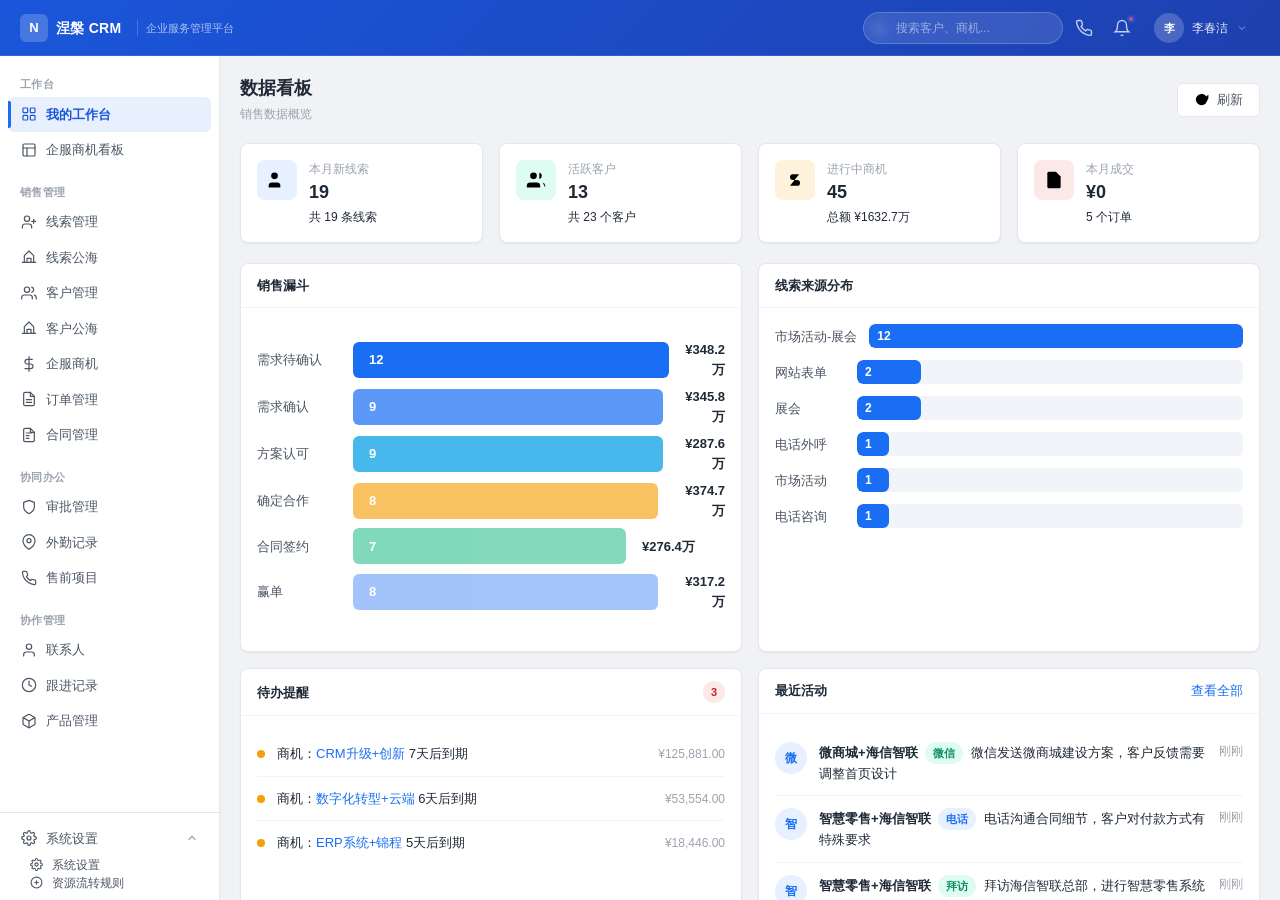
==== commit 7c2fd66c: "feat: 商机简报新增悬停统计口径说明tooltip" ====
--- a/index.html
+++ b/index.html
@@ -176,7 +176,7 @@
   <script src="js/modules/leads.js?v=4"></script>
   <script src="js/modules/customers.js?v=44"></script>
   <script src="js/modules/contacts.js?v=4"></script>
-  <script src="js/modules/opportunities.js?v=35"></script>
+  <script src="js/modules/opportunities.js?v=36"></script>
   <script src="js/modules/leadPool.js?v=2"></script>
   <script src="js/modules/customerPool.js?v=4"></script>
   <script src="js/modules/orders.js?v=9"></script>
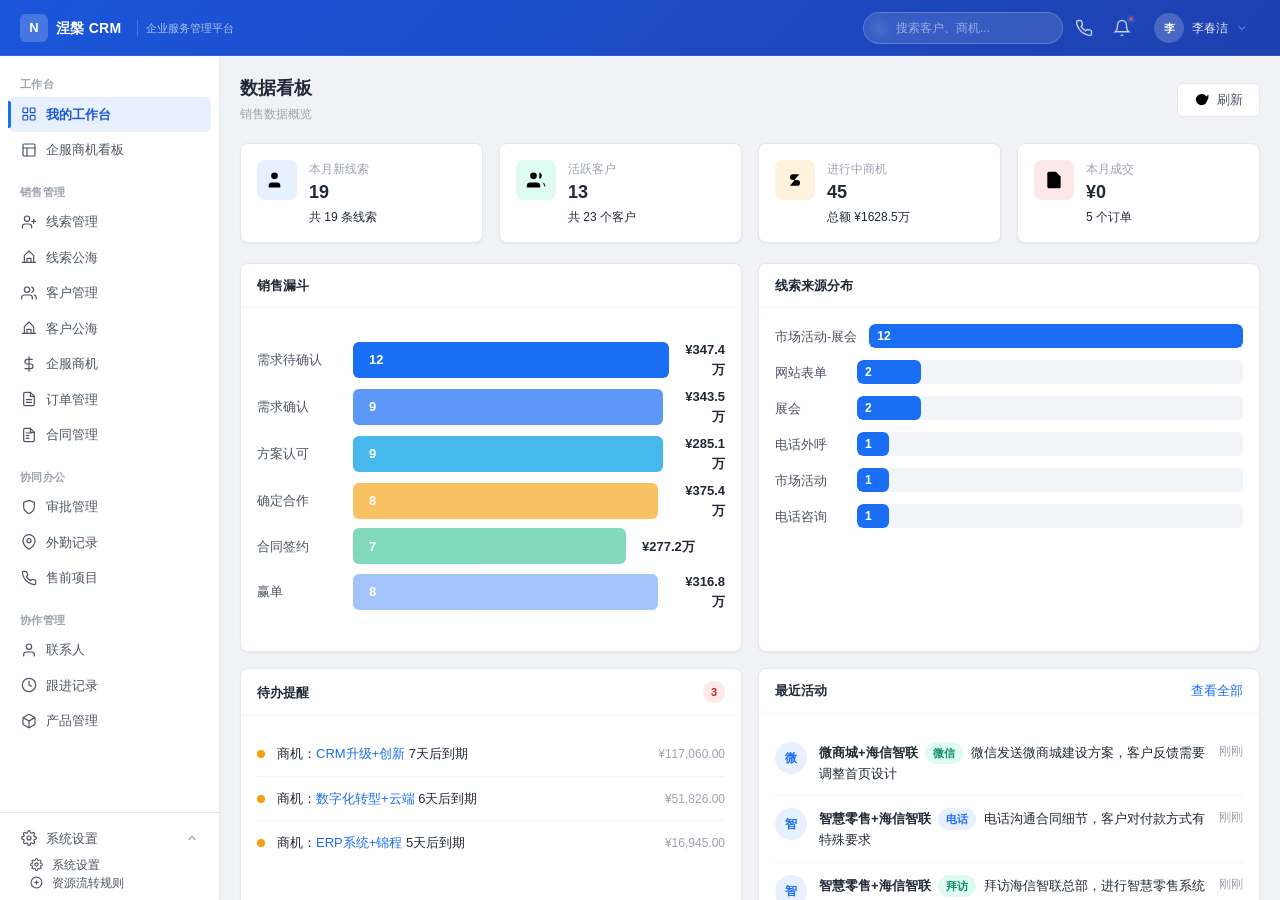
==== commit 24785afe: "chore: pages.css添加缓存版本号" ====
--- a/index.html
+++ b/index.html
@@ -8,7 +8,7 @@
   <link rel="stylesheet" href="css/base.css">
   <link rel="stylesheet" href="css/layout.css?v=5">
   <link rel="stylesheet" href="css/components.css?v=15">
-  <link rel="stylesheet" href="css/pages.css">
+  <link rel="stylesheet" href="css/pages.css?v=2">
   <link rel="icon" href="data:image/svg+xml,<svg xmlns='http://www.w3.org/2000/svg' viewBox='0 0 100 100'><text y='.9em' font-size='90'>📊</text></svg>">
 </head>
 <body>
--- a/css/pages.css
+++ b/css/pages.css
@@ -20,6 +20,10 @@
   gap: 6px;
   flex-wrap: nowrap;
   overflow-x: auto;
+  cursor: help;
+}
+.opp-brief-stats [title] {
+  cursor: help;
 }
 
 .opp-brief-pill {
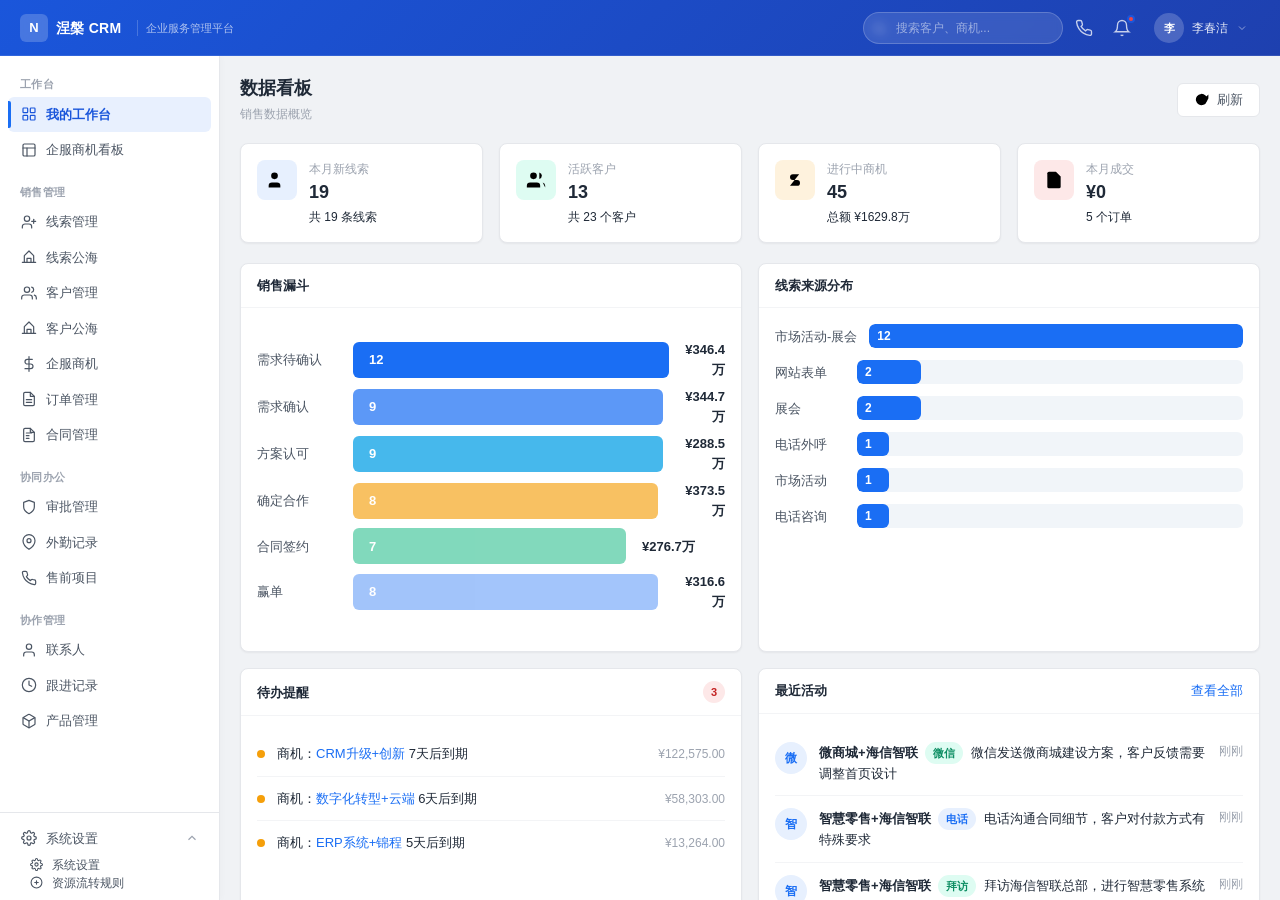
==== commit 155f82e5: "refactor: 商机简报改为小卡片样式展示" ====
--- a/index.html
+++ b/index.html
@@ -176,7 +176,7 @@
   <script src="js/modules/leads.js?v=4"></script>
   <script src="js/modules/customers.js?v=44"></script>
   <script src="js/modules/contacts.js?v=4"></script>
-  <script src="js/modules/opportunities.js?v=36"></script>
+  <script src="js/modules/opportunities.js?v=37"></script>
   <script src="js/modules/leadPool.js?v=2"></script>
   <script src="js/modules/customerPool.js?v=4"></script>
   <script src="js/modules/orders.js?v=9"></script>
@@ -185,7 +185,7 @@
   <script src="js/modules/followups.js?v=11"></script>
   <script src="js/modules/approvals.js?v=10"></script>
   <script src="js/modules/fieldVisits.js?v=1"></script>
-  <script src="js/modules/preSales.js?v=36"></script>
+  <script src="js/modules/preSales.js?v=37"></script>
   <script src="js/utils/seed.js?v=29"></script>
   <script src="js/app.js?v=14"></script>
 </body>
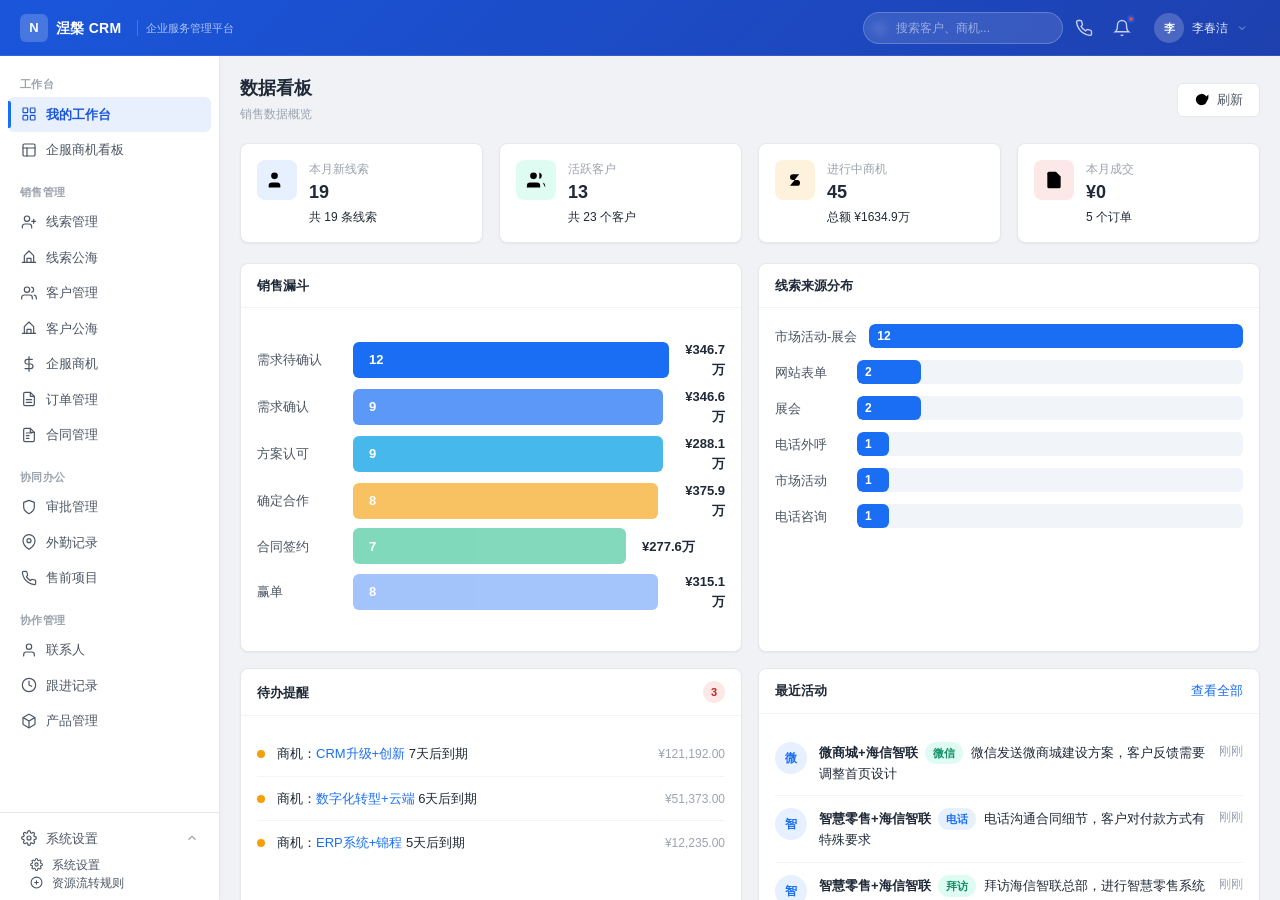
==== commit c9188eae: "style: 商机简报卡片紧凑化，统一中间阶段颜色" ====
--- a/index.html
+++ b/index.html
@@ -176,7 +176,7 @@
   <script src="js/modules/leads.js?v=4"></script>
   <script src="js/modules/customers.js?v=44"></script>
   <script src="js/modules/contacts.js?v=4"></script>
-  <script src="js/modules/opportunities.js?v=37"></script>
+  <script src="js/modules/opportunities.js?v=38"></script>
   <script src="js/modules/leadPool.js?v=2"></script>
   <script src="js/modules/customerPool.js?v=4"></script>
   <script src="js/modules/orders.js?v=9"></script>
@@ -185,7 +185,7 @@
   <script src="js/modules/followups.js?v=11"></script>
   <script src="js/modules/approvals.js?v=10"></script>
   <script src="js/modules/fieldVisits.js?v=1"></script>
-  <script src="js/modules/preSales.js?v=37"></script>
+  <script src="js/modules/preSales.js?v=38"></script>
   <script src="js/utils/seed.js?v=29"></script>
   <script src="js/app.js?v=14"></script>
 </body>
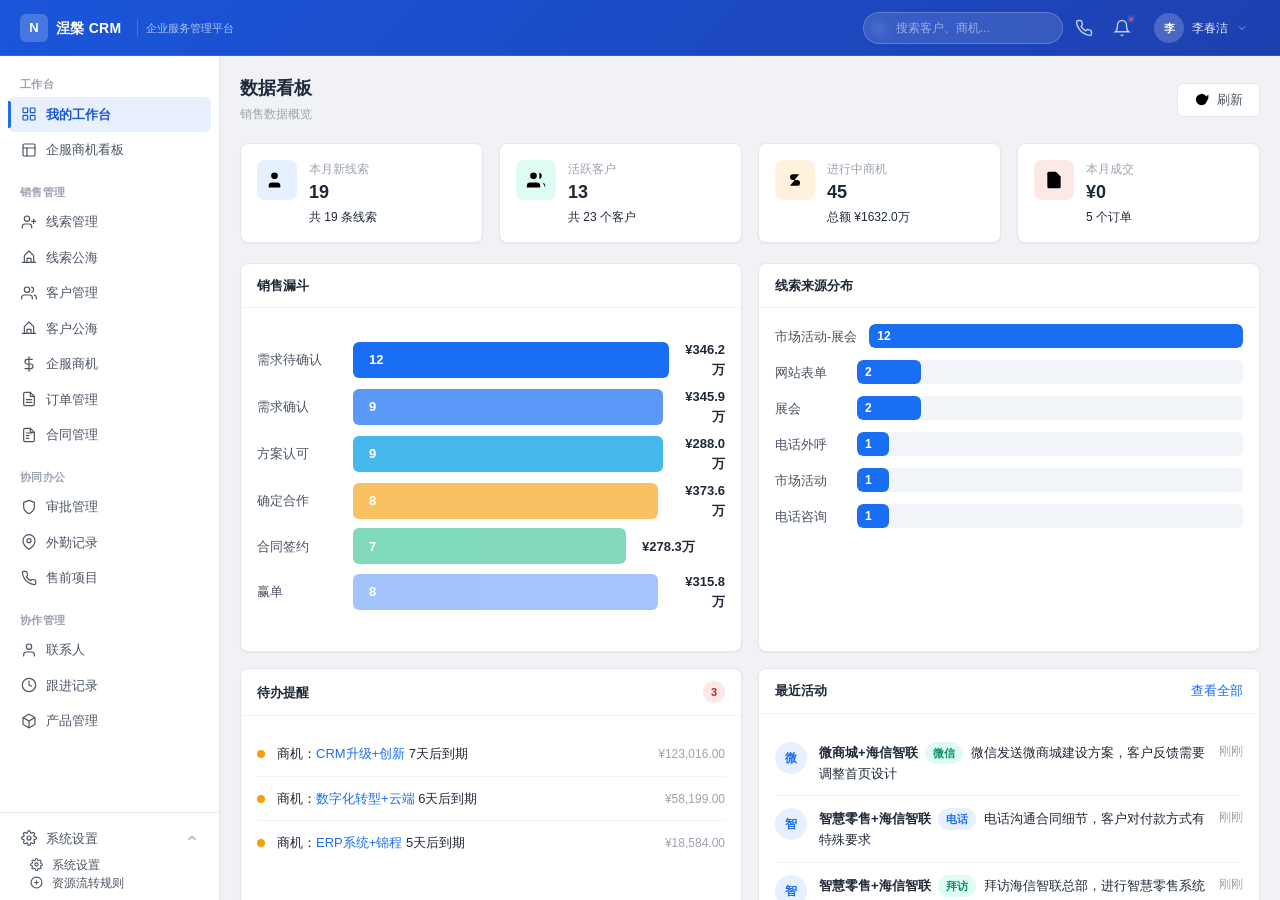
==== commit fa790c67: "fix: 企服商机看板面包屑导航改为工作台" ====
--- a/index.html
+++ b/index.html
@@ -171,7 +171,7 @@
   <script src="js/ui.js?v=3"></script>
   <script src="js/components.js?v=5"></script>
   <script src="js/modules/dashboard.js?v=2"></script>
-  <script src="js/modules/oppBoard.js?v=1"></script>
+  <script src="js/modules/oppBoard.js?v=2"></script>
   <script src="js/modules/products.js?v=3"></script>
   <script src="js/modules/leads.js?v=4"></script>
   <script src="js/modules/customers.js?v=44"></script>
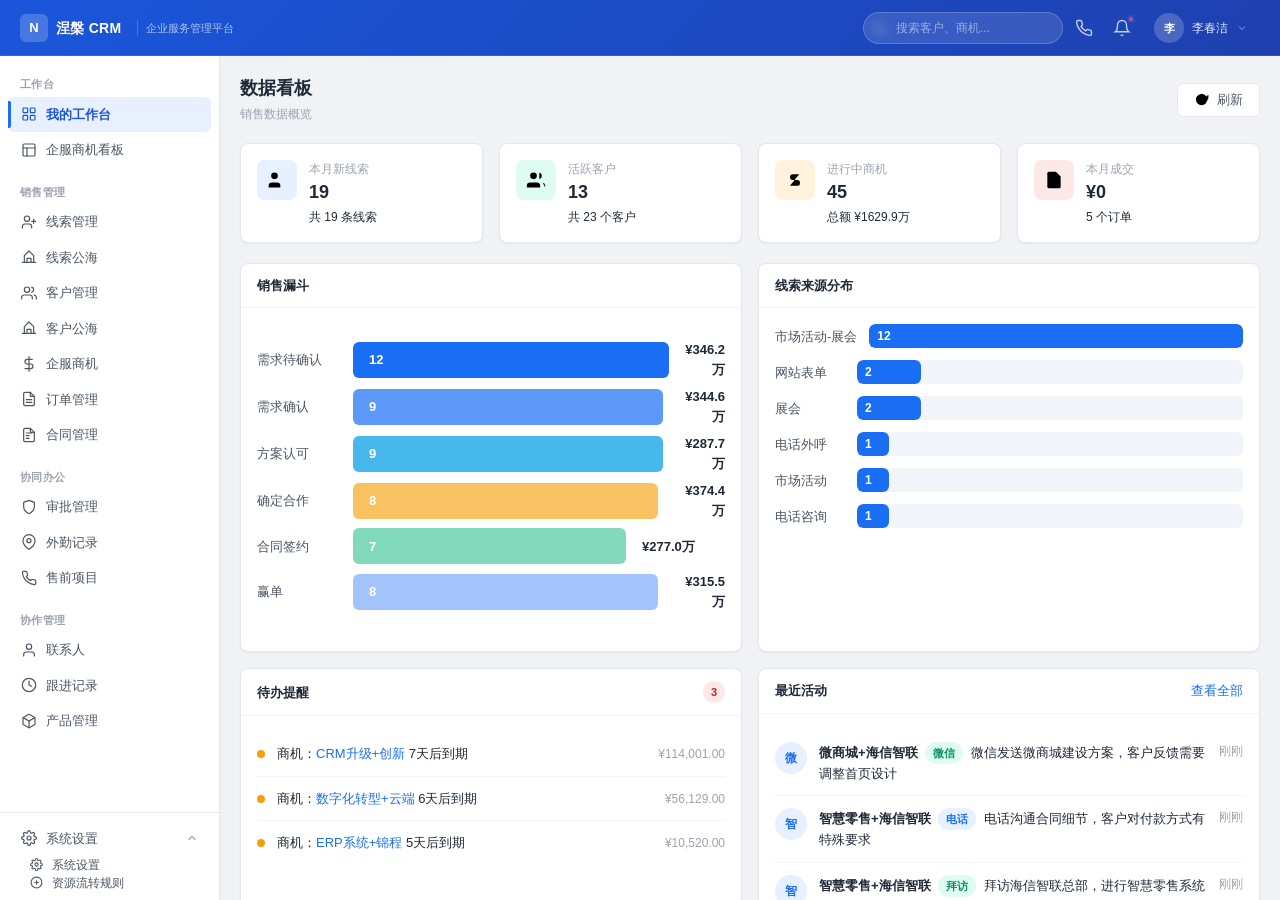
==== commit 4a98fdc3: "style: 商机简报卡片改为纯色实心底色" ====
--- a/index.html
+++ b/index.html
@@ -176,7 +176,7 @@
   <script src="js/modules/leads.js?v=4"></script>
   <script src="js/modules/customers.js?v=44"></script>
   <script src="js/modules/contacts.js?v=4"></script>
-  <script src="js/modules/opportunities.js?v=38"></script>
+  <script src="js/modules/opportunities.js?v=39"></script>
   <script src="js/modules/leadPool.js?v=2"></script>
   <script src="js/modules/customerPool.js?v=4"></script>
   <script src="js/modules/orders.js?v=9"></script>
@@ -185,7 +185,7 @@
   <script src="js/modules/followups.js?v=11"></script>
   <script src="js/modules/approvals.js?v=10"></script>
   <script src="js/modules/fieldVisits.js?v=1"></script>
-  <script src="js/modules/preSales.js?v=38"></script>
+  <script src="js/modules/preSales.js?v=39"></script>
   <script src="js/utils/seed.js?v=29"></script>
   <script src="js/app.js?v=14"></script>
 </body>
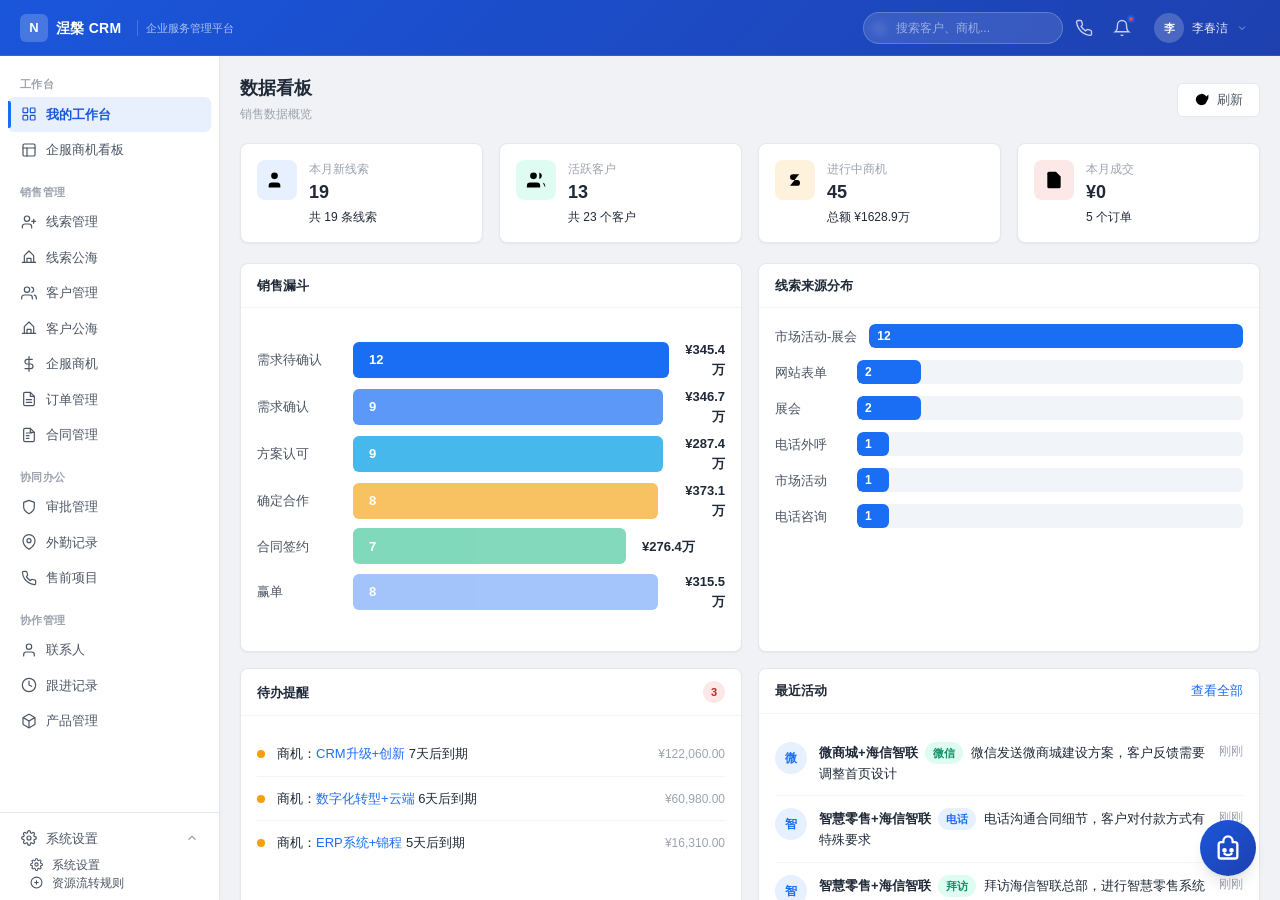
==== commit c95cd7f8: "feat: AI销售顾问浮窗 + 客户管理表单优化 + 商机表格重构 - 新增 AI 销售顾问浮窗（右下角智能问答助手） - 客户管理：概况信息页重构为四模块（基本信息/联系人/工商资质/操作日志） " ====
--- a/index.html
+++ b/index.html
@@ -7,8 +7,9 @@
   <link rel="stylesheet" href="css/variables.css">
   <link rel="stylesheet" href="css/base.css">
   <link rel="stylesheet" href="css/layout.css?v=5">
-  <link rel="stylesheet" href="css/components.css?v=15">
+  <link rel="stylesheet" href="css/components.css?v=16">
   <link rel="stylesheet" href="css/pages.css?v=2">
+  <link rel="stylesheet" href="css/ai-assistant.css?v=1">
   <link rel="icon" href="data:image/svg+xml,<svg xmlns='http://www.w3.org/2000/svg' viewBox='0 0 100 100'><text y='.9em' font-size='90'>📊</text></svg>">
 </head>
 <body>
@@ -174,9 +175,9 @@
   <script src="js/modules/oppBoard.js?v=2"></script>
   <script src="js/modules/products.js?v=3"></script>
   <script src="js/modules/leads.js?v=4"></script>
-  <script src="js/modules/customers.js?v=44"></script>
+  <script src="js/modules/customers.js?v=47"></script>
   <script src="js/modules/contacts.js?v=4"></script>
-  <script src="js/modules/opportunities.js?v=39"></script>
+  <script src="js/modules/opportunities_new.js"></script>
   <script src="js/modules/leadPool.js?v=2"></script>
   <script src="js/modules/customerPool.js?v=4"></script>
   <script src="js/modules/orders.js?v=9"></script>
@@ -186,6 +187,7 @@
   <script src="js/modules/approvals.js?v=10"></script>
   <script src="js/modules/fieldVisits.js?v=1"></script>
   <script src="js/modules/preSales.js?v=39"></script>
+  <script src="js/modules/aiAssistant.js?v=1"></script>
   <script src="js/utils/seed.js?v=29"></script>
   <script src="js/app.js?v=14"></script>
 </body>
--- a/css/ai-assistant.css
+++ b/css/ai-assistant.css
@@ -0,0 +1,545 @@
+/* ============================================
+   CRM 系统 - AI 助手浮窗样式
+   涅槃 CRM 企业级蓝白灰配色方案
+   ============================================ */
+
+/* === AI 浮动按钮 === */
+.ai-float-btn {
+  position: fixed;
+  bottom: 24px;
+  right: 24px;
+  width: 56px;
+  height: 56px;
+  border-radius: var(--radius-full);
+  background: var(--bg-topbar-gradient);
+  color: #fff;
+  border: none;
+  cursor: pointer;
+  z-index: 1300;
+  display: flex;
+  align-items: center;
+  justify-content: center;
+  box-shadow: var(--shadow-lg);
+  transition: transform var(--transition-fast), box-shadow var(--transition-fast);
+  animation: aiPulse 2.5s ease-in-out infinite;
+}
+
+.ai-float-btn:hover {
+  transform: scale(1.1);
+  box-shadow: var(--shadow-xl);
+  animation: none;
+}
+
+.ai-float-btn:active {
+  transform: scale(0.95);
+}
+
+.ai-float-btn svg {
+  width: 28px;
+  height: 28px;
+  stroke: #fff;
+  fill: none;
+  stroke-width: 2;
+  stroke-linecap: round;
+  stroke-linejoin: round;
+}
+
+.ai-float-btn.hidden {
+  display: none;
+}
+
+@keyframes aiPulse {
+  0%, 100% { box-shadow: 0 0 0 0 rgba(26, 86, 219, 0.4); }
+  50% { box-shadow: 0 0 0 12px rgba(26, 86, 219, 0); }
+}
+
+/* === AI 聊天面板 === */
+.ai-chat-panel {
+  position: fixed;
+  bottom: 92px;
+  right: 24px;
+  width: 380px;
+  height: 520px;
+  max-height: calc(100vh - 120px);
+  background: #fff;
+  border-radius: var(--radius-xl);
+  box-shadow: var(--shadow-xl);
+  z-index: 1305;
+  display: flex;
+  flex-direction: column;
+  overflow: hidden;
+  transform: translateY(16px) scale(0.95);
+  opacity: 0;
+  pointer-events: none;
+  transition: transform 0.3s cubic-bezier(0.34, 1.56, 0.64, 1),
+              opacity 0.25s cubic-bezier(0.4, 0, 0.2, 1);
+  border: 1px solid var(--border-color);
+}
+
+.ai-chat-panel.open {
+  transform: translateY(0) scale(1);
+  opacity: 1;
+  pointer-events: auto;
+}
+
+/* === 面板头部 === */
+.ai-chat-header {
+  display: flex;
+  align-items: center;
+  justify-content: space-between;
+  padding: 12px 16px;
+  background: var(--bg-topbar-gradient);
+  color: #fff;
+  flex-shrink: 0;
+  user-select: none;
+}
+
+.ai-chat-header-left {
+  display: flex;
+  align-items: center;
+  gap: 8px;
+}
+
+.ai-chat-header-icon {
+  width: 32px;
+  height: 32px;
+  border-radius: var(--radius-full);
+  background: rgba(255, 255, 255, 0.2);
+  display: flex;
+  align-items: center;
+  justify-content: center;
+  font-size: 16px;
+}
+
+.ai-chat-header-title {
+  font-size: 15px;
+  font-weight: 600;
+  letter-spacing: 0.3px;
+}
+
+.ai-chat-header-subtitle {
+  font-size: 11px;
+  opacity: 0.75;
+  font-weight: 400;
+  margin-top: 1px;
+}
+
+.ai-chat-header-actions {
+  display: flex;
+  align-items: center;
+  gap: 4px;
+}
+
+.ai-chat-header-btn {
+  width: 28px;
+  height: 28px;
+  border-radius: var(--radius-sm);
+  background: rgba(255, 255, 255, 0.15);
+  border: none;
+  cursor: pointer;
+  display: flex;
+  align-items: center;
+  justify-content: center;
+  color: #fff;
+  transition: background var(--transition-fast);
+}
+
+.ai-chat-header-btn:hover {
+  background: rgba(255, 255, 255, 0.3);
+}
+
+.ai-chat-header-btn svg {
+  width: 14px;
+  height: 14px;
+  stroke: currentColor;
+  fill: none;
+  stroke-width: 2;
+}
+
+/* === 消息区域 === */
+.ai-chat-messages {
+  flex: 1;
+  overflow-y: auto;
+  padding: 12px 16px;
+  display: flex;
+  flex-direction: column;
+  gap: 12px;
+  background: var(--gray-50);
+  scroll-behavior: smooth;
+}
+
+.ai-chat-messages::-webkit-scrollbar {
+  width: 4px;
+}
+
+.ai-chat-messages::-webkit-scrollbar-thumb {
+  background: var(--gray-300);
+  border-radius: 2px;
+}
+
+/* === 欢迎区域 === */
+.ai-welcome {
+  text-align: center;
+  padding: 16px 8px;
+}
+
+.ai-welcome-avatar {
+  width: 56px;
+  height: 56px;
+  border-radius: var(--radius-full);
+  background: var(--primary-lighter);
+  margin: 0 auto 12px;
+  display: flex;
+  align-items: center;
+  justify-content: center;
+  font-size: 28px;
+}
+
+.ai-welcome-text {
+  font-size: var(--text-base);
+  color: var(--text-secondary);
+  line-height: 1.6;
+  margin-bottom: 16px;
+}
+
+.ai-welcome-chips {
+  display: flex;
+  flex-wrap: wrap;
+  gap: 8px;
+  justify-content: center;
+}
+
+.ai-welcome-chip {
+  padding: 6px 14px;
+  border-radius: var(--radius-full);
+  background: #fff;
+  border: 1px solid var(--border-color);
+  font-size: var(--text-xs);
+  color: var(--primary);
+  cursor: pointer;
+  transition: all var(--transition-fast);
+  white-space: nowrap;
+}
+
+.ai-welcome-chip:hover {
+  background: var(--primary-lighter);
+  border-color: var(--primary);
+}
+
+/* === 消息气泡 === */
+.ai-message {
+  display: flex;
+  gap: 8px;
+  max-width: 90%;
+  animation: fadeIn 0.25s ease;
+}
+
+.ai-message.user {
+  align-self: flex-end;
+  flex-direction: row-reverse;
+}
+
+.ai-message-avatar {
+  width: 28px;
+  height: 28px;
+  border-radius: var(--radius-full);
+  flex-shrink: 0;
+  display: flex;
+  align-items: center;
+  justify-content: center;
+  font-size: 13px;
+  font-weight: 600;
+  color: #fff;
+}
+
+.ai-message.ai .ai-message-avatar {
+  background: var(--primary);
+  font-size: 14px;
+}
+
+.ai-message.user .ai-message-avatar {
+  background: var(--gray-500);
+}
+
+.ai-message-bubble {
+  padding: 10px 14px;
+  border-radius: 12px;
+  font-size: var(--text-sm);
+  line-height: 1.55;
+  word-break: break-word;
+}
+
+.ai-message.ai .ai-message-bubble {
+  background: #fff;
+  border: 1px solid var(--border-light);
+  border-top-left-radius: 4px;
+  color: var(--text-primary);
+}
+
+.ai-message.user .ai-message-bubble {
+  background: var(--primary);
+  color: #fff;
+  border-top-right-radius: 4px;
+}
+
+.ai-message-time {
+  font-size: 10px;
+  color: var(--text-muted);
+  margin-top: 2px;
+  padding: 0 2px;
+}
+
+/* === 消息中的内联数据卡片 === */
+.ai-data-card {
+  margin-top: 8px;
+  background: var(--gray-50);
+  border-radius: var(--radius-md);
+  border: 1px solid var(--border-light);
+  overflow: hidden;
+  font-size: var(--text-xs);
+}
+
+.ai-data-card-header {
+  padding: 6px 10px;
+  background: var(--gray-100);
+  font-weight: 600;
+  color: var(--text-secondary);
+  font-size: 11px;
+  border-bottom: 1px solid var(--border-light);
+}
+
+.ai-data-card-body {
+  padding: 6px 10px;
+}
+
+.ai-data-table {
+  width: 100%;
+  border-collapse: collapse;
+}
+
+.ai-data-table th,
+.ai-data-table td {
+  padding: 4px 8px;
+  text-align: left;
+  border-bottom: 1px solid var(--border-light);
+  font-size: 11px;
+  white-space: nowrap;
+}
+
+.ai-data-table th {
+  color: var(--text-muted);
+  font-weight: 500;
+  background: var(--gray-50);
+}
+
+.ai-data-table td {
+  color: var(--text-primary);
+}
+
+.ai-data-stat {
+  display: inline-flex;
+  align-items: center;
+  gap: 4px;
+  padding: 4px 10px;
+  background: #fff;
+  border-radius: var(--radius-sm);
+  border: 1px solid var(--border-light);
+  margin: 2px;
+}
+
+.ai-data-stat strong {
+  font-size: var(--text-lg);
+  color: var(--primary);
+}
+
+.ai-data-stat-label {
+  font-size: 11px;
+  color: var(--text-muted);
+}
+
+/* === 加载指示器 === */
+.ai-typing {
+  display: flex;
+  align-items: center;
+  gap: 4px;
+  padding: 10px 14px;
+}
+
+.ai-typing-dot {
+  width: 7px;
+  height: 7px;
+  border-radius: 50%;
+  background: var(--gray-400);
+  animation: aiTypingBounce 1.4s ease-in-out infinite;
+}
+
+.ai-typing-dot:nth-child(2) { animation-delay: 0.2s; }
+.ai-typing-dot:nth-child(3) { animation-delay: 0.4s; }
+
+@keyframes aiTypingBounce {
+  0%, 80%, 100% { transform: translateY(0); }
+  40% { transform: translateY(-6px); }
+}
+
+/* === 输入区域 === */
+.ai-chat-input-area {
+  display: flex;
+  align-items: flex-end;
+  gap: 8px;
+  padding: 10px 12px;
+  border-top: 1px solid var(--border-light);
+  background: #fff;
+  flex-shrink: 0;
+}
+
+.ai-chat-input {
+  flex: 1;
+  min-height: 36px;
+  max-height: 100px;
+  padding: 8px 12px;
+  border: 1px solid var(--border-color);
+  border-radius: 18px;
+  font-size: var(--text-sm);
+  font-family: var(--font-sans);
+  resize: none;
+  outline: none;
+  transition: border-color var(--transition-fast);
+  line-height: 1.4;
+}
+
+.ai-chat-input:focus {
+  border-color: var(--primary);
+  box-shadow: 0 0 0 3px var(--primary-lighter);
+}
+
+.ai-chat-input::placeholder {
+  color: var(--text-muted);
+}
+
+.ai-chat-send-btn {
+  width: 36px;
+  height: 36px;
+  border-radius: var(--radius-full);
+  background: var(--primary);
+  border: none;
+  cursor: pointer;
+  display: flex;
+  align-items: center;
+  justify-content: center;
+  color: #fff;
+  transition: all var(--transition-fast);
+  flex-shrink: 0;
+}
+
+.ai-chat-send-btn:hover {
+  background: var(--primary-dark);
+  transform: scale(1.05);
+}
+
+.ai-chat-send-btn:disabled {
+  background: var(--gray-300);
+  cursor: not-allowed;
+  transform: none;
+}
+
+.ai-chat-send-btn svg {
+  width: 18px;
+  height: 18px;
+  stroke: currentColor;
+  fill: none;
+  stroke-width: 2;
+}
+
+/* === 设置弹窗 === */
+.ai-settings-overlay {
+  position: fixed;
+  inset: 0;
+  background: rgba(0, 0, 0, 0.3);
+  z-index: 2000;
+  display: flex;
+  align-items: center;
+  justify-content: center;
+  animation: fadeIn 0.2s ease;
+}
+
+.ai-settings-dialog {
+  width: 360px;
+  background: #fff;
+  border-radius: var(--radius-lg);
+  box-shadow: var(--shadow-xl);
+  overflow: hidden;
+}
+
+.ai-settings-dialog-header {
+  padding: 14px 16px;
+  background: var(--bg-topbar-gradient);
+  color: #fff;
+  font-size: var(--text-base);
+  font-weight: 600;
+  display: flex;
+  align-items: center;
+  justify-content: space-between;
+}
+
+.ai-settings-dialog-body {
+  padding: 16px;
+}
+
+.ai-settings-dialog-body label {
+  display: block;
+  font-size: var(--text-sm);
+  font-weight: 500;
+  color: var(--text-secondary);
+  margin-bottom: 6px;
+}
+
+.ai-settings-dialog-body input {
+  width: 100%;
+  padding: 8px 12px;
+  border: 1px solid var(--border-color);
+  border-radius: var(--radius-btn);
+  font-size: var(--text-sm);
+  outline: none;
+  margin-bottom: 8px;
+}
+
+.ai-settings-dialog-body input:focus {
+  border-color: var(--primary);
+  box-shadow: 0 0 0 3px var(--primary-lighter);
+}
+
+.ai-settings-dialog-body .ai-hint {
+  font-size: 11px;
+  color: var(--text-muted);
+  line-height: 1.5;
+}
+
+.ai-settings-dialog-footer {
+  padding: 10px 16px;
+  border-top: 1px solid var(--border-light);
+  display: flex;
+  justify-content: flex-end;
+  gap: 8px;
+}
+
+/* === 响应式 === */
+@media (max-width: 480px) {
+  .ai-chat-panel {
+    right: 0;
+    bottom: 0;
+    width: 100%;
+    height: 100%;
+    max-height: 100%;
+    border-radius: 0;
+    transform: translateY(100%);
+  }
+
+  .ai-chat-panel.open {
+    transform: translateY(0);
+  }
+
+  .ai-float-btn {
+    bottom: 16px;
+    right: 16px;
+  }
+}
